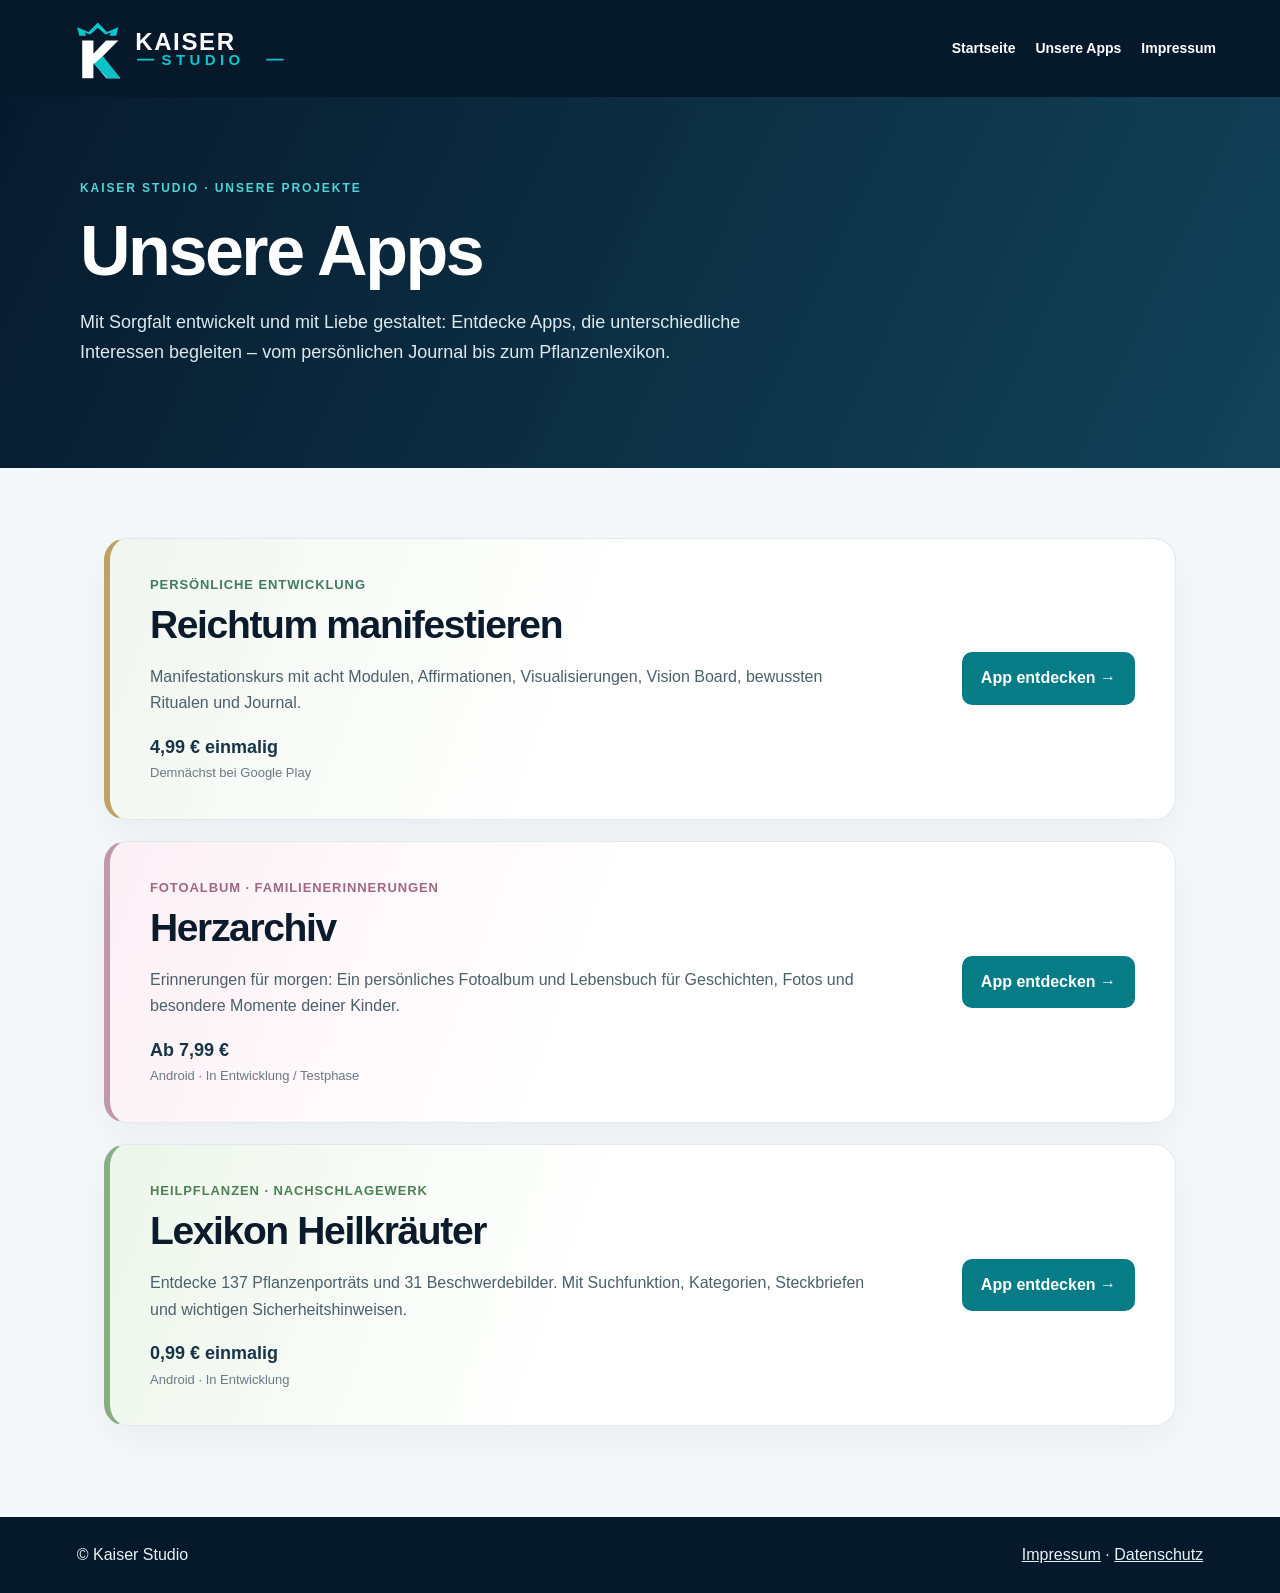
==== apps.html @ 0da9b01b "Kaiser Studio Branding und Homepage-Relaunch" ====
<!doctype html>
<html lang="de"><head><meta charset="utf-8"><meta name="viewport" content="width=device-width,initial-scale=1">
<meta name="description" content="Alle Apps von Kaiser Studio: Reichtum manifestieren, Herzarchiv und Lexikon Heilkräuter.">
<title>Unsere Apps | Kaiser Studio</title>
<style>
:root{--navy:#06192b;--teal:#0cc5cb;--ink:#0b1b2b}*{box-sizing:border-box}body{margin:0;background:#f5f8fa;color:var(--ink);font-family:Segoe UI,Arial,sans-serif;line-height:1.65}
header{background:var(--navy);padding:16px max(5%,20px);display:flex;align-items:center;justify-content:space-between;gap:20px;flex-wrap:wrap}
.studio-brand{display:inline-flex;line-height:0}.studio-brand img{width:clamp(185px,22vw,245px);height:auto;display:block}nav{display:flex;gap:20px;flex-wrap:wrap}nav a{font-size:14px;color:#fff;text-decoration:none;font-weight:650}nav a:hover{text-decoration:underline}
.top{background:linear-gradient(115deg,#071a2d,#124359);color:#fff;padding:82px max(6%,24px)}.top-inner{max-width:1120px;margin:auto}.eyebrow{font-size:12px;text-transform:uppercase;letter-spacing:.16em;font-weight:800;color:#4dd5d8}.top h1{font-size:clamp(42px,6vw,70px);letter-spacing:-.035em;line-height:1.1;margin:14px 0}.top p{max-width:700px;color:#dceaf0;font-size:18px}
main{max-width:1120px;margin:0 auto;padding:70px 24px}.card{display:grid;grid-template-columns:minmax(0,1fr) auto;align-items:center;gap:28px;padding:35px 40px;margin-bottom:21px;background:white;border:1px solid #e1e9ed;border-radius:22px;box-shadow:0 14px 35px #071d2a0b}
.card h2{font-size:clamp(27px,3.2vw,39px);letter-spacing:-.035em;line-height:1.15;margin:8px 0 13px}.card p{max-width:720px;color:#4b606a}.card .meta{font-size:13px;font-weight:800;letter-spacing:.07em;text-transform:uppercase}.card .price{font-size:18px;font-weight:850;color:#183547}.card .status{color:#6b7985;font-size:13px}.card.wealth{border-left:6px solid #bda263;background:linear-gradient(110deg,#f1f6ef,#fff 45%)}.wealth .meta{color:#417b62}.card.heart{border-left:6px solid #bf98ac;background:linear-gradient(110deg,#fcf0f5,#fff 45%)}.heart .meta{color:#a36785}.card.herb{border-left:6px solid #88ac84;background:linear-gradient(110deg,#edf6eb,#fff 45%)}.herb .meta{color:#4e8055}
.button{display:inline-flex;justify-content:center;align-items:center;white-space:nowrap;background:#067c87;color:white;border-radius:10px;padding:13px 19px;font-weight:750;text-decoration:none}.button:hover{background:#065d69}
footer{background:var(--navy);color:#e9f3f7;padding:25px 6%;display:flex;justify-content:space-between;gap:16px;flex-wrap:wrap}footer a{color:inherit}
@media(max-width:700px){.top{padding:60px 22px}main{padding:42px 20px}.card{grid-template-columns:1fr;padding:27px 24px}.button{justify-self:start}}
@media(max-width:550px){header{padding:14px 5%;gap:12px}.studio-brand img{width:195px}nav{gap:12px}nav a{font-size:13px}}
</style></head><body>
<header><a class="studio-brand" href="index.html" aria-label="Kaiser Studio – Startseite"><img src="assets/kaiser-studio-logo.svg" alt="Kaiser Studio" width="245" height="66"></a><nav aria-label="Hauptnavigation"><a href="index.html">Startseite</a><a href="apps.html">Unsere Apps</a><a href="impressum.html">Impressum</a></nav></header>
<section class="top"><div class="top-inner"><div class="eyebrow">Kaiser Studio · Unsere Projekte</div><h1>Unsere Apps</h1><p>Mit Sorgfalt entwickelt und mit Liebe gestaltet: Entdecke Apps, die unterschiedliche Interessen begleiten – vom persönlichen Journal bis zum Pflanzenlexikon.</p></div></section>
<main>
<article class="card wealth"><div><div class="meta">Persönliche Entwicklung</div><h2>Reichtum manifestieren</h2><p>Manifestationskurs mit acht Modulen, Affirmationen, Visualisierungen, Vision Board, bewussten Ritualen und Journal.</p><div class="price">4,99 € einmalig</div><div class="status">Demnächst bei Google Play</div></div><a class="button" href="reichtum-manifestieren.html">App entdecken →</a></article>
<article class="card heart"><div><div class="meta">Fotoalbum · Familienerinnerungen</div><h2>Herzarchiv</h2><p>Erinnerungen für morgen: Ein persönliches Fotoalbum und Lebensbuch für Geschichten, Fotos und besondere Momente deiner Kinder.</p><div class="price">Ab 7,99 €</div><div class="status">Android · In Entwicklung / Testphase</div></div><a class="button" href="herzarchiv.html">App entdecken →</a></article>
<article class="card herb"><div><div class="meta">Heilpflanzen · Nachschlagewerk</div><h2>Lexikon Heilkräuter</h2><p>Entdecke 137 Pflanzenporträts und 31 Beschwerdebilder. Mit Suchfunktion, Kategorien, Steckbriefen und wichtigen Sicherheitshinweisen.</p><div class="price">0,99 € einmalig</div><div class="status">Android · In Entwicklung</div></div><a class="button" href="heilkraeuter.html">App entdecken →</a></article>
</main><footer><span>© Kaiser Studio</span><span><a href="impressum.html">Impressum</a> · <a href="datenschutz.html">Datenschutz</a></span></footer>
</body></html>
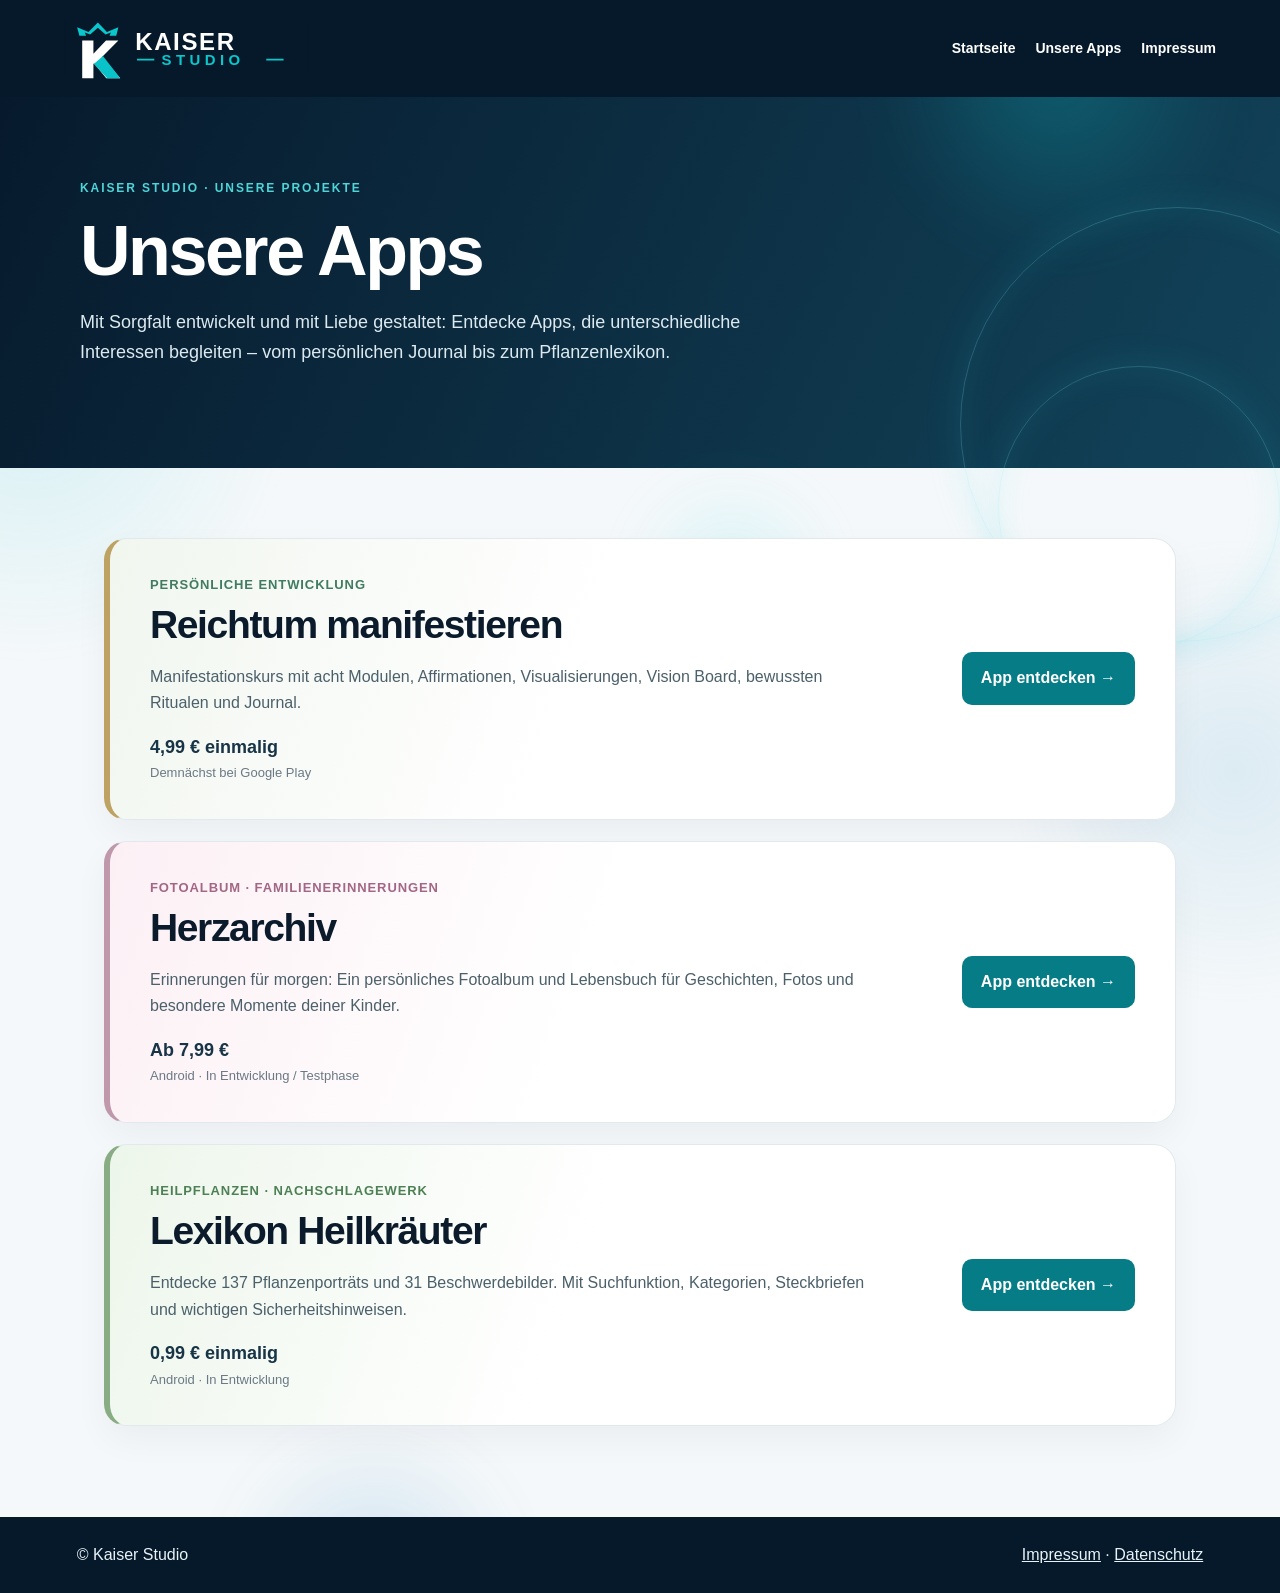
==== commit 48a2032d: "Gemeinsames Animationssystem auf allen Kaiser Studio Seiten" ====
--- a/apps.html
+++ b/apps.html
@@ -13,7 +13,7 @@
 footer{background:var(--navy);color:#e9f3f7;padding:25px 6%;display:flex;justify-content:space-between;gap:16px;flex-wrap:wrap}footer a{color:inherit}
 @media(max-width:700px){.top{padding:60px 22px}main{padding:42px 20px}.card{grid-template-columns:1fr;padding:27px 24px}.button{justify-self:start}}
 @media(max-width:550px){header{padding:14px 5%;gap:12px}.studio-brand img{width:195px}nav{gap:12px}nav a{font-size:13px}}
-</style></head><body>
+</style><link rel="stylesheet" href="assets/kaiser-studio-effects.css"></head><body>
 <header><a class="studio-brand" href="index.html" aria-label="Kaiser Studio – Startseite"><img src="assets/kaiser-studio-logo.svg" alt="Kaiser Studio" width="245" height="66"></a><nav aria-label="Hauptnavigation"><a href="index.html">Startseite</a><a href="apps.html">Unsere Apps</a><a href="impressum.html">Impressum</a></nav></header>
 <section class="top"><div class="top-inner"><div class="eyebrow">Kaiser Studio · Unsere Projekte</div><h1>Unsere Apps</h1><p>Mit Sorgfalt entwickelt und mit Liebe gestaltet: Entdecke Apps, die unterschiedliche Interessen begleiten – vom persönlichen Journal bis zum Pflanzenlexikon.</p></div></section>
 <main>
@@ -21,4 +21,4 @@
 <article class="card heart"><div><div class="meta">Fotoalbum · Familienerinnerungen</div><h2>Herzarchiv</h2><p>Erinnerungen für morgen: Ein persönliches Fotoalbum und Lebensbuch für Geschichten, Fotos und besondere Momente deiner Kinder.</p><div class="price">Ab 7,99 €</div><div class="status">Android · In Entwicklung / Testphase</div></div><a class="button" href="herzarchiv.html">App entdecken →</a></article>
 <article class="card herb"><div><div class="meta">Heilpflanzen · Nachschlagewerk</div><h2>Lexikon Heilkräuter</h2><p>Entdecke 137 Pflanzenporträts und 31 Beschwerdebilder. Mit Suchfunktion, Kategorien, Steckbriefen und wichtigen Sicherheitshinweisen.</p><div class="price">0,99 € einmalig</div><div class="status">Android · In Entwicklung</div></div><a class="button" href="heilkraeuter.html">App entdecken →</a></article>
 </main><footer><span>© Kaiser Studio</span><span><a href="impressum.html">Impressum</a> · <a href="datenschutz.html">Datenschutz</a></span></footer>
-</body></html>+<script defer src="assets/kaiser-studio-effects.js"></script></body></html>
--- a/assets/kaiser-studio-effects.css
+++ b/assets/kaiser-studio-effects.css
@@ -0,0 +1,45 @@
+/* Kaiser Studio – gemeinsame Animationen für bestehende und künftige Seiten.
+   Neue HTML-Seiten: dieses Stylesheet und kaizer? Nein: kaiser-studio-effects.js einbinden. */
+:root{--ks-cyan:rgba(15,202,211,.38);--ks-aqua:rgba(60,226,234,.27);--ks-blue:rgba(22,123,190,.26)}
+body{position:relative;isolation:isolate}
+body::before,body::after{content:"";position:fixed;pointer-events:none;z-index:-1;border-radius:50%;will-change:transform}
+body::before{width:43vmax;height:43vmax;min-width:320px;min-height:320px;left:-19vmax;top:14vh;background:radial-gradient(circle,rgba(13,191,201,.12),transparent 68%);animation:ks-ambient-a 19s ease-in-out infinite alternate}
+body::after{width:37vmax;height:37vmax;min-width:260px;min-height:260px;right:-15vmax;bottom:-12vh;background:radial-gradient(circle,rgba(43,147,196,.12),transparent 70%);animation:ks-ambient-b 23s ease-in-out infinite alternate}
+header,main,footer{position:relative;z-index:1}
+header{transition:box-shadow .45s ease}
+header:hover{box-shadow:0 8px 33px rgba(7,103,130,.19)}
+.studio-brand img{transition:filter .35s ease,transform .35s ease;transform-origin:left center}
+.studio-brand:hover img{filter:drop-shadow(0 0 10px rgba(45,224,230,.46));transform:translateY(-1px)}
+/* Die Lichtwelt wird im Hero als rein dekorative Ebene ergänzt. */
+.ks-hero-atmosphere{position:absolute;inset:0;overflow:hidden;pointer-events:none;z-index:0;isolation:isolate}
+.ks-hero-atmosphere .ks-orb{position:absolute;border-radius:50%;filter:blur(33px);background:radial-gradient(circle,var(--ks-cyan),transparent 67%);opacity:.72;animation:ks-orbit 12s ease-in-out infinite alternate}
+.ks-hero-atmosphere .ks-orb:nth-child(1){width:370px;height:370px;top:-110px;right:3%}
+.ks-hero-atmosphere .ks-orb:nth-child(2){width:310px;height:310px;bottom:-140px;left:17%;animation-delay:-6s;animation-duration:16s;background:radial-gradient(circle,var(--ks-blue),transparent 69%)}
+.ks-hero-atmosphere .ks-orb:nth-child(3){width:200px;height:200px;top:30%;right:35%;animation-delay:-10s;background:radial-gradient(circle,var(--ks-aqua),transparent 71%)}
+.ks-hero-atmosphere .ks-arc{position:absolute;width:clamp(190px,34vw,480px);aspect-ratio:1;border-radius:50%;border:1px solid rgba(120,232,240,.23);box-shadow:0 0 38px rgba(42,206,221,.12),inset 0 0 35px rgba(42,206,221,.09);right:-9%;top:13%;animation:ks-pulse 7s ease-in-out infinite}
+.ks-hero-atmosphere .ks-arc:nth-of-type(5){width:clamp(120px,22vw,315px);right:0;top:23%;animation-delay:-3s}
+.ks-hero-atmosphere .ks-spark{position:absolute;bottom:-10px;width:4px;height:4px;border-radius:50%;background:#b6f7ff;box-shadow:0 0 14px 3px rgba(50,218,233,.44);opacity:0;animation:ks-rise 12s linear infinite}
+.ks-hero-atmosphere .ks-spark:nth-last-child(1){left:17%;animation-delay:-2s}
+.ks-hero-atmosphere .ks-spark:nth-last-child(2){left:42%;animation-delay:-8s;animation-duration:16s}
+.ks-hero-atmosphere .ks-spark:nth-last-child(3){left:69%;animation-delay:-5s;animation-duration:14s}
+.ks-hero-atmosphere .ks-spark:nth-last-child(4){left:89%;animation-delay:-11s;animation-duration:17s}
+.hero,.top{isolation:isolate}
+.hero > :not(.ks-hero-atmosphere):not(.hero-lights),.top > :not(.ks-hero-atmosphere){position:relative;z-index:1}
+/* Individuelle Farbwelten der App-Unterseiten bleiben erhalten. */
+body.ks-page-wealth{--ks-cyan:rgba(229,192,105,.31);--ks-aqua:rgba(118,201,145,.24);--ks-blue:rgba(197,157,75,.17)}
+body.ks-page-heart{--ks-cyan:rgba(235,153,185,.30);--ks-aqua:rgba(192,168,236,.23);--ks-blue:rgba(225,178,206,.18)}
+body.ks-page-herbs{--ks-cyan:rgba(116,183,122,.31);--ks-aqua:rgba(201,223,133,.21);--ks-blue:rgba(77,151,118,.16)}
+/* Inhalte beim Scrollen leicht hervorheben – kein dauerhaftes Verstecken. */
+.ks-reveal{transition:opacity .85s ease,transform .85s cubic-bezier(.2,.8,.25,1),filter .85s ease}
+.ks-reveal.ks-pending{opacity:.45;transform:translateY(23px);filter:blur(2px)}
+.ks-reveal.ks-visible{opacity:1;transform:translateY(0);filter:blur(0)}
+/* Interaktive Flächen: leichte Bewegung, keine Layoutsprünge. */
+.app,.card,.feature,.features>div,.btn,.button,.pill{transition:transform .28s ease,box-shadow .28s ease,filter .28s ease,border-color .28s ease}
+@media(hover:hover) and (pointer:fine){.app:hover,.card:hover,.feature:hover,.features>div:hover{transform:translateY(-5px);box-shadow:0 20px 46px rgba(5,36,52,.13)}.btn:hover,.button:hover{transform:translateY(-3px);filter:brightness(1.06)}}
+@keyframes ks-ambient-a{from{transform:translate3d(-4vw,-2vh,0) scale(.94)}to{transform:translate3d(12vw,9vh,0) scale(1.15)}}
+@keyframes ks-ambient-b{from{transform:translate3d(5vw,3vh,0) scale(.95)}to{transform:translate3d(-12vw,-10vh,0) scale(1.12)}}
+@keyframes ks-orbit{from{transform:translate3d(-30px,10px,0) scale(.91)}to{transform:translate3d(46px,-27px,0) scale(1.17)}}
+@keyframes ks-pulse{0%,100%{transform:scale(.94);opacity:.24}50%{transform:scale(1.09);opacity:.87}}
+@keyframes ks-rise{0%{transform:translate3d(0,0,0);opacity:0}17%{opacity:.7}80%{opacity:.35}100%{transform:translate3d(50px,-320px,0);opacity:0}}
+@media(max-width:700px){.ks-hero-atmosphere .ks-arc{right:-32%}.ks-hero-atmosphere .ks-orb{filter:blur(40px)}}
+@media(prefers-reduced-motion:reduce){body::before,body::after,.ks-hero-atmosphere *{animation:none!important}.ks-reveal{opacity:1!important;filter:none!important;transform:none!important;transition:none!important}.app,.card,.feature,.btn,.button,.pill,.studio-brand img{transition:none!important}}
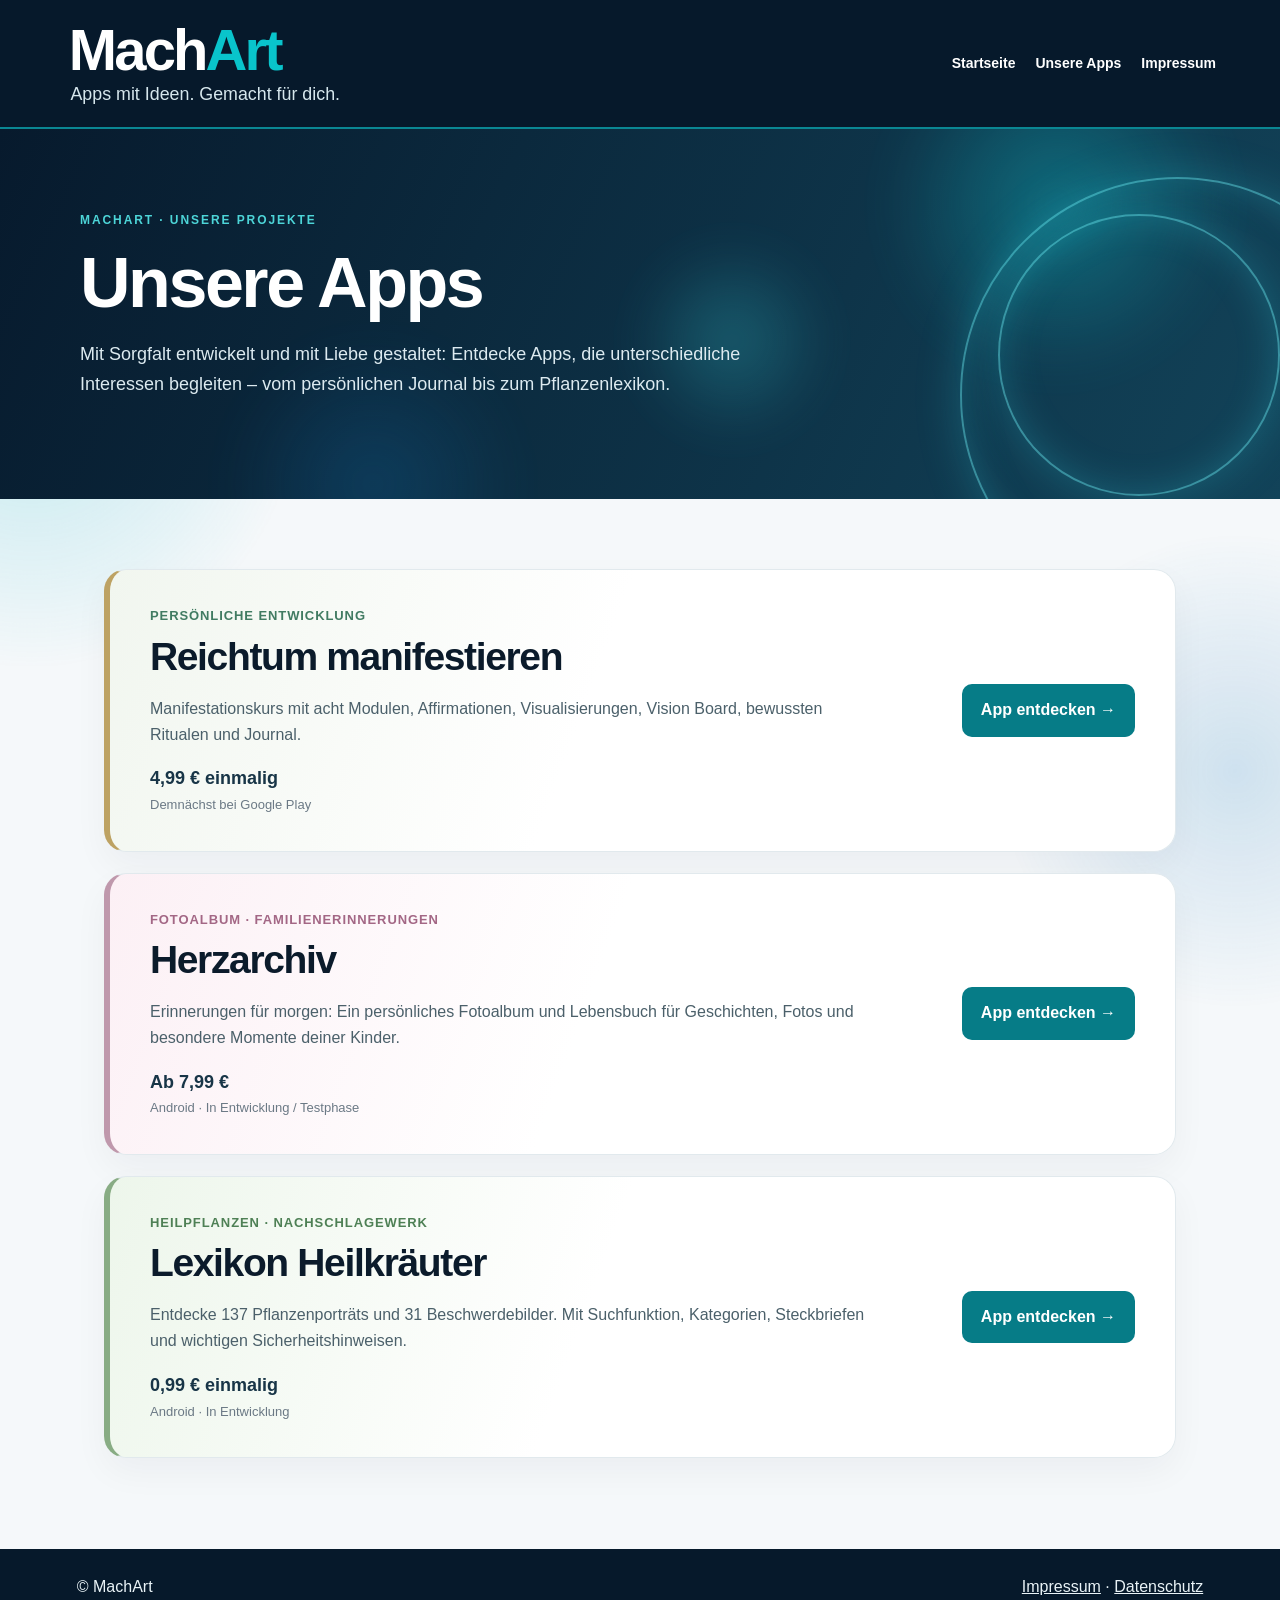
==== commit ba8ee686: "MachArt Markenauftritt und animierte App Karten auf allen Seiten" ====
--- a/apps.html
+++ b/apps.html
@@ -1,7 +1,7 @@
 <!doctype html>
 <html lang="de"><head><meta charset="utf-8"><meta name="viewport" content="width=device-width,initial-scale=1">
-<meta name="description" content="Alle Apps von Kaiser Studio: Reichtum manifestieren, Herzarchiv und Lexikon Heilkräuter.">
-<title>Unsere Apps | Kaiser Studio</title>
+<meta name="description" content="Alle Apps von MachArt: Reichtum manifestieren, Herzarchiv und Lexikon Heilkräuter.">
+<title>Unsere Apps | MachArt</title>
 <style>
 :root{--navy:#06192b;--teal:#0cc5cb;--ink:#0b1b2b}*{box-sizing:border-box}body{margin:0;background:#f5f8fa;color:var(--ink);font-family:Segoe UI,Arial,sans-serif;line-height:1.65}
 header{background:var(--navy);padding:16px max(5%,20px);display:flex;align-items:center;justify-content:space-between;gap:20px;flex-wrap:wrap}
@@ -13,12 +13,12 @@
 footer{background:var(--navy);color:#e9f3f7;padding:25px 6%;display:flex;justify-content:space-between;gap:16px;flex-wrap:wrap}footer a{color:inherit}
 @media(max-width:700px){.top{padding:60px 22px}main{padding:42px 20px}.card{grid-template-columns:1fr;padding:27px 24px}.button{justify-self:start}}
 @media(max-width:550px){header{padding:14px 5%;gap:12px}.studio-brand img{width:195px}nav{gap:12px}nav a{font-size:13px}}
-</style><link rel="stylesheet" href="assets/kaiser-studio-effects.css"></head><body>
-<header><a class="studio-brand" href="index.html" aria-label="Kaiser Studio – Startseite"><img src="assets/kaiser-studio-logo.svg" alt="Kaiser Studio" width="245" height="66"></a><nav aria-label="Hauptnavigation"><a href="index.html">Startseite</a><a href="apps.html">Unsere Apps</a><a href="impressum.html">Impressum</a></nav></header>
-<section class="top"><div class="top-inner"><div class="eyebrow">Kaiser Studio · Unsere Projekte</div><h1>Unsere Apps</h1><p>Mit Sorgfalt entwickelt und mit Liebe gestaltet: Entdecke Apps, die unterschiedliche Interessen begleiten – vom persönlichen Journal bis zum Pflanzenlexikon.</p></div></section>
+</style><link rel="stylesheet" href="assets/kaiser-studio-effects.css"><link rel="stylesheet" href="assets/machart-interactions.css"></head><body>
+<header><a class="studio-brand" href="index.html" aria-label="MachArt – Startseite"><img src="assets/machart-wortmarke.svg" alt="MachArt" width="245" height="66"></a><nav aria-label="Hauptnavigation"><a href="index.html">Startseite</a><a href="apps.html">Unsere Apps</a><a href="impressum.html">Impressum</a></nav></header>
+<section class="top"><div class="top-inner"><div class="eyebrow">MachArt · Unsere Projekte</div><h1>Unsere Apps</h1><p>Mit Sorgfalt entwickelt und mit Liebe gestaltet: Entdecke Apps, die unterschiedliche Interessen begleiten – vom persönlichen Journal bis zum Pflanzenlexikon.</p></div></section>
 <main>
 <article class="card wealth"><div><div class="meta">Persönliche Entwicklung</div><h2>Reichtum manifestieren</h2><p>Manifestationskurs mit acht Modulen, Affirmationen, Visualisierungen, Vision Board, bewussten Ritualen und Journal.</p><div class="price">4,99 € einmalig</div><div class="status">Demnächst bei Google Play</div></div><a class="button" href="reichtum-manifestieren.html">App entdecken →</a></article>
 <article class="card heart"><div><div class="meta">Fotoalbum · Familienerinnerungen</div><h2>Herzarchiv</h2><p>Erinnerungen für morgen: Ein persönliches Fotoalbum und Lebensbuch für Geschichten, Fotos und besondere Momente deiner Kinder.</p><div class="price">Ab 7,99 €</div><div class="status">Android · In Entwicklung / Testphase</div></div><a class="button" href="herzarchiv.html">App entdecken →</a></article>
 <article class="card herb"><div><div class="meta">Heilpflanzen · Nachschlagewerk</div><h2>Lexikon Heilkräuter</h2><p>Entdecke 137 Pflanzenporträts und 31 Beschwerdebilder. Mit Suchfunktion, Kategorien, Steckbriefen und wichtigen Sicherheitshinweisen.</p><div class="price">0,99 € einmalig</div><div class="status">Android · In Entwicklung</div></div><a class="button" href="heilkraeuter.html">App entdecken →</a></article>
-</main><footer><span>© Kaiser Studio</span><span><a href="impressum.html">Impressum</a> · <a href="datenschutz.html">Datenschutz</a></span></footer>
-<script defer src="assets/kaiser-studio-effects.js"></script></body></html>+</main><footer><span>© MachArt</span><span><a href="impressum.html">Impressum</a> · <a href="datenschutz.html">Datenschutz</a></span></footer>
+<script defer src="assets/kaiser-studio-effects.js"></script><script defer src="assets/machart-interactions.js"></script></body></html>
--- a/assets/kaiser-studio-effects.css
+++ b/assets/kaiser-studio-effects.css
@@ -18,7 +18,7 @@
 .ks-hero-atmosphere .ks-orb:nth-child(3){width:200px;height:200px;top:30%;right:35%;animation-delay:-10s;background:radial-gradient(circle,var(--ks-aqua),transparent 71%)}
 .ks-hero-atmosphere .ks-arc{position:absolute;width:clamp(190px,34vw,480px);aspect-ratio:1;border-radius:50%;border:1px solid rgba(120,232,240,.23);box-shadow:0 0 38px rgba(42,206,221,.12),inset 0 0 35px rgba(42,206,221,.09);right:-9%;top:13%;animation:ks-pulse 7s ease-in-out infinite}
 .ks-hero-atmosphere .ks-arc:nth-of-type(5){width:clamp(120px,22vw,315px);right:0;top:23%;animation-delay:-3s}
-.ks-hero-atmosphere .ks-spark{position:absolute;bottom:-10px;width:4px;height:4px;border-radius:50%;background:#b6f7ff;box-shadow:0 0 14px 3px rgba(50,218,233,.44);opacity:0;animation:ks-rise 12s linear infinite}
+.ks-hero-atmosphere .ks-spark{position:absolute;bottom:-10px;width:7px;height:7px;border-radius:50%;background:#c8fbff;box-shadow:0 0 18px 4px rgba(50,218,233,.52);opacity:0;animation:ks-rise 12s linear infinite}
 .ks-hero-atmosphere .ks-spark:nth-last-child(1){left:17%;animation-delay:-2s}
 .ks-hero-atmosphere .ks-spark:nth-last-child(2){left:42%;animation-delay:-8s;animation-duration:16s}
 .ks-hero-atmosphere .ks-spark:nth-last-child(3){left:69%;animation-delay:-5s;animation-duration:14s}
@@ -41,5 +41,159 @@
 @keyframes ks-orbit{from{transform:translate3d(-30px,10px,0) scale(.91)}to{transform:translate3d(46px,-27px,0) scale(1.17)}}
 @keyframes ks-pulse{0%,100%{transform:scale(.94);opacity:.24}50%{transform:scale(1.09);opacity:.87}}
 @keyframes ks-rise{0%{transform:translate3d(0,0,0);opacity:0}17%{opacity:.7}80%{opacity:.35}100%{transform:translate3d(50px,-320px,0);opacity:0}}
-@media(max-width:700px){.ks-hero-atmosphere .ks-arc{right:-32%}.ks-hero-atmosphere .ks-orb{filter:blur(40px)}}
-@media(prefers-reduced-motion:reduce){body::before,body::after,.ks-hero-atmosphere *{animation:none!important}.ks-reveal{opacity:1!important;filter:none!important;transform:none!important;transition:none!important}.app,.card,.feature,.btn,.button,.pill,.studio-brand img{transition:none!important}}
+/* Auf jeder Seite sichtbare aufsteigende Punkte, auch auf Mobilgeräten. */
+.ks-global-particles{position:fixed;inset:0;overflow:hidden;pointer-events:none;z-index:0;isolation:isolate}
+.ks-global-spark{position:absolute;bottom:-20px;display:block;width:7px;height:7px;border-radius:50%;background:#c8fbff;box-shadow:0 0 14px 3px rgba(39,188,204,.42);opacity:0;animation:ks-global-rise linear infinite}
+.ks-global-spark:nth-child(1){left:5%;animation-duration:16s;animation-delay:-1s}
+.ks-global-spark:nth-child(2){left:14%;animation-duration:20s;animation-delay:-11s}
+.ks-global-spark:nth-child(3){left:24%;animation-duration:17s;animation-delay:-7s}
+.ks-global-spark:nth-child(4){left:35%;animation-duration:22s;animation-delay:-17s}
+.ks-global-spark:nth-child(5){left:47%;animation-duration:18s;animation-delay:-4s}
+.ks-global-spark:nth-child(6){left:60%;animation-duration:21s;animation-delay:-14s}
+.ks-global-spark:nth-child(7){left:72%;animation-duration:19s;animation-delay:-9s}
+.ks-global-spark:nth-child(8){left:83%;animation-duration:23s;animation-delay:-19s}
+.ks-global-spark:nth-child(9){left:93%;animation-duration:17s;animation-delay:-13s}
+@keyframes ks-global-rise{0%{transform:translate3d(0,0,0) scale(.75);opacity:0}12%{opacity:.74}78%{opacity:.46}100%{transform:translate3d(30px,-110vh,0) scale(1.06);opacity:0}}
+@media(max-width:700px){.ks-hero-atmosphere .ks-arc{right:-32%}.ks-hero-atmosphere .ks-orb{filter:blur(40px)}.ks-global-spark{width:7px;height:7px;box-shadow:0 0 14px 3px rgba(39,188,204,.42)}}
+@media(prefers-reduced-motion:reduce){body::before,body::after,.ks-hero-atmosphere *,.ks-global-spark{animation:none!important}.ks-global-particles{display:none!important}.ks-reveal{opacity:1!important;filter:none!important;transform:none!important;transition:none!important}.app,.card,.feature,.btn,.button,.pill,.studio-brand img{transition:none!important}}
+
+/* Kaiser Studio: sichtbarere Lichtwelt auf allen Seiten, Version 2 */
+.ks-global-particles{z-index:20;pointer-events:none;overflow:hidden}
+.ks-global-spark{width:9px;height:9px;background:#bcfbff;box-shadow:0 0 12px 3px rgba(32,188,224,.64),0 0 28px 7px rgba(64,205,229,.24);animation-duration:13s;animation-timing-function:linear}
+.ks-global-spark:nth-child(3n){width:6px;height:6px;box-shadow:0 0 12px 3px rgba(27,171,216,.65)}
+.ks-global-spark:nth-child(4n){width:11px;height:11px;box-shadow:0 0 20px 5px rgba(32,188,224,.53)}
+.ks-global-spark:nth-child(10){left:10%;animation-duration:14s;animation-delay:-10s}
+.ks-global-spark:nth-child(11){left:19%;animation-duration:17s;animation-delay:-3s}
+.ks-global-spark:nth-child(12){left:31%;animation-duration:15s;animation-delay:-12s}
+.ks-global-spark:nth-child(13){left:53%;animation-duration:19s;animation-delay:-7s}
+.ks-global-spark:nth-child(14){left:67%;animation-duration:13s;animation-delay:-6s}
+.ks-global-spark:nth-child(15){left:79%;animation-duration:18s;animation-delay:-15s}
+.ks-global-spark:nth-child(16){left:97%;animation-duration:16s;animation-delay:-5s}
+@keyframes ks-global-rise{0%{transform:translate3d(0,0,0) scale(.7);opacity:0}10%{opacity:.92}74%{opacity:.75}100%{transform:translate3d(65px,-115vh,0) scale(1.15);opacity:0}}
+.ks-hero-atmosphere .ks-orb{opacity:.95;filter:blur(24px);animation-duration:9s}
+.ks-hero-atmosphere .ks-arc{border-width:2px;border-color:rgba(120,235,242,.42);box-shadow:0 0 46px rgba(42,206,221,.22),inset 0 0 38px rgba(42,206,221,.13);animation-duration:5.5s}
+.ks-hero-atmosphere .ks-spark{width:9px;height:9px;box-shadow:0 0 19px 5px rgba(50,218,233,.68);animation-duration:10s}
+.ks-reveal.ks-pending{opacity:.65;transform:translateY(28px);filter:blur(1px)}
+@media(max-width:700px){.ks-global-spark{width:8px;height:8px}.ks-global-spark:nth-child(4n){width:9px;height:9px}.ks-hero-atmosphere .ks-spark{width:8px;height:8px}}
+@media(prefers-reduced-motion:reduce){.ks-global-particles{display:none!important}.ks-hero-atmosphere *{animation:none!important}}
+
+/* Farbwelten: an die jeweilige App und ihren Hintergrund angepasst.
+   Fuer neue Apps einfach ein eigenes body.ks-page-... Theme definieren. */
+body{
+  --ks-point:#bdfaff;
+  --ks-point-glow:rgba(25,194,219,.68);
+  --ks-point-halo:rgba(18,151,193,.28);
+  --ks-ring:rgba(100,232,241,.48);
+  --ks-ring-glow:rgba(51,209,227,.24);
+  --ks-ambient-1:rgba(25,187,207,.22);
+  --ks-ambient-2:rgba(37,125,190,.18);
+}
+body.ks-page-wealth{
+  --ks-point:#ffdfa1;
+  --ks-point-glow:rgba(236,185,66,.77);
+  --ks-point-halo:rgba(207,145,35,.34);
+  --ks-ring:rgba(243,206,121,.51);
+  --ks-ring-glow:rgba(208,162,64,.24);
+  --ks-ambient-1:rgba(191,156,65,.23);
+  --ks-ambient-2:rgba(41,140,97,.21);
+  --ks-cyan:rgba(245,196,93,.54);
+  --ks-aqua:rgba(140,205,134,.34);
+  --ks-blue:rgba(202,166,80,.38);
+}
+body.ks-page-heart{
+  --ks-point:#ffd8f2;
+  --ks-point-glow:rgba(233,133,196,.78);
+  --ks-point-halo:rgba(182,141,221,.34);
+  --ks-ring:rgba(237,167,212,.52);
+  --ks-ring-glow:rgba(195,148,218,.25);
+  --ks-ambient-1:rgba(227,155,192,.24);
+  --ks-ambient-2:rgba(160,133,213,.19);
+  --ks-cyan:rgba(239,159,203,.54);
+  --ks-aqua:rgba(184,154,238,.37);
+  --ks-blue:rgba(231,180,216,.32);
+}
+body.ks-page-herbs{
+  --ks-point:#d0f7b2;
+  --ks-point-glow:rgba(115,192,100,.77);
+  --ks-point-halo:rgba(71,154,107,.3);
+  --ks-ring:rgba(150,219,139,.55);
+  --ks-ring-glow:rgba(107,184,116,.26);
+  --ks-ambient-1:rgba(117,176,107,.23);
+  --ks-ambient-2:rgba(85,155,113,.20);
+  --ks-cyan:rgba(144,216,130,.51);
+  --ks-aqua:rgba(189,220,118,.36);
+  --ks-blue:rgba(80,165,123,.32);
+}
+body.ks-page-legal{
+  --ks-point-glow:rgba(53,172,183,.40);
+  --ks-point-halo:rgba(44,152,173,.15);
+  --ks-ring:rgba(115,210,223,.24);
+  --ks-ring-glow:rgba(47,164,184,.10);
+  --ks-ambient-1:rgba(36,155,177,.12);
+  --ks-ambient-2:rgba(39,123,179,.09);
+}
+body::before{background:radial-gradient(circle,var(--ks-ambient-1),transparent 69%)}
+body::after{background:radial-gradient(circle,var(--ks-ambient-2),transparent 71%)}
+.ks-global-spark,
+.ks-global-spark:nth-child(3n),
+.ks-global-spark:nth-child(4n){
+  background:var(--ks-point);
+  box-shadow:0 0 12px 3px var(--ks-point-glow),0 0 30px 7px var(--ks-point-halo);
+}
+.ks-hero-atmosphere .ks-arc{
+  border-color:var(--ks-ring);
+  box-shadow:0 0 46px var(--ks-ring-glow),inset 0 0 38px var(--ks-ring-glow);
+}
+.ks-hero-atmosphere .ks-spark{
+  background:var(--ks-point);
+  box-shadow:0 0 18px 5px var(--ks-point-glow);
+}
+/* Auf Produktseiten glimmen die Punkte langsamer als im zentralen Studio. */
+body.ks-page-heart .ks-global-spark{animation-duration:21s}
+body.ks-page-wealth .ks-global-spark{animation-duration:17s}
+body.ks-page-herbs .ks-global-spark{animation-duration:19s}
+body.ks-page-legal .ks-global-spark{opacity:.25;animation-duration:24s}
+@media(prefers-reduced-motion:reduce){.ks-global-particles{display:none!important}}
+
+/* Blasen nur im farbigen Titelbereich; kein globales Schweben über Text und Karten. */
+.ks-global-particles{display:none!important}
+.hero,.top{position:relative;overflow:hidden;isolation:isolate}
+.ks-hero-atmosphere{position:absolute;inset:0;overflow:hidden;z-index:0;pointer-events:none}
+.ks-hero-atmosphere .ks-spark{
+  bottom:-16px;
+  background:var(--ks-point);
+  box-shadow:0 0 12px 3px var(--ks-point-glow),0 0 24px 6px var(--ks-point-halo);
+  animation-name:ks-rise-in-hero;
+  animation-timing-function:linear;
+  animation-iteration-count:infinite;
+  opacity:0;
+}
+@keyframes ks-rise-in-hero{
+  0%{transform:translate3d(0,0,0) scale(.7);opacity:0}
+  12%{opacity:.84}
+  76%{opacity:.62}
+  100%{transform:translate3d(28px,-520px,0) scale(1.13);opacity:0}
+}
+@media(max-width:700px){
+  .ks-hero-atmosphere .ks-spark{box-shadow:0 0 11px 3px var(--ks-point-glow)}
+}
+@media(prefers-reduced-motion:reduce){
+  .ks-hero-atmosphere .ks-spark{animation:none!important;opacity:0!important}
+}
+
+/* Ebene 0: Lichtblasen. Ebene 2: Texte, Buttons und App-Bilder. */
+.hero,.top{isolation:isolate;position:relative}
+.hero > .ks-hero-atmosphere,.top > .ks-hero-atmosphere{z-index:0!important}
+.hero > .hero-lights{z-index:0!important}
+.hero > .hero-inner,.hero > div:not(.ks-hero-atmosphere):not(.hero-lights),
+.hero > section:not(.ks-hero-atmosphere),
+.top > .top-inner,.top > div:not(.ks-hero-atmosphere){
+  position:relative;
+  z-index:2!important;
+}
+.hero .hero-icon,.hero .hero-img,.hero .pill,.hero h1,.hero p,.hero .lead{
+  position:relative;
+  z-index:2;
+}
+header{position:relative;z-index:5}
+header .studio-brand,header .studio-brand img{position:relative;z-index:6}
--- a/assets/machart-interactions.css
+++ b/assets/machart-interactions.css
@@ -0,0 +1,59 @@
+/* Einheitliche MachArt-Wortmarke und App-Kartenanimationen */
+:root{--machart-navy:#06192b;--machart-teal:#09c4cb}
+header .studio-brand img,.studio-brand img{width:clamp(230px,25vw,308px);max-width:100%;height:auto}
+header .studio-brand{line-height:0}
+header{border-bottom:2px solid #0a8793!important}
+header nav a:hover,header nav a:focus-visible{color:#66e3df!important}
+.studio-brand:focus-visible{outline:2px solid #63e2db;outline-offset:5px;border-radius:3px}
+@media(max-width:550px){header .studio-brand img,.studio-brand img{width:min(70vw,255px)}}
+
+/* Nur Karten mit App-Angeboten oder Funktionsbeschreibungen, keine Bildergalerie */
+.apps .app,main>.card,.cards>.card,.features>.feature,.featuregrid>.feature{
+  --machart-x:50%;--machart-y:50%;
+  position:relative;isolation:isolate;overflow:hidden;
+  transition:transform .35s cubic-bezier(.2,.8,.2,1),box-shadow .35s ease,background .35s ease,border-color .35s ease,color .35s ease;
+}
+.apps .app::before,main>.card::before,.cards>.card::before,.features>.feature::before,.featuregrid>.feature::before{
+  content:"";position:absolute;inset:-1px;z-index:0;pointer-events:none;
+  background:radial-gradient(380px circle at var(--machart-x) var(--machart-y),rgba(61,223,224,.3),rgba(12,117,146,.13) 45%,transparent 78%);
+  opacity:0;transition:opacity .35s ease;
+}
+.apps .app>* ,main>.card>* ,.cards>.card>* ,.features>.feature>* ,.featuregrid>.feature>*{position:relative;z-index:1}
+.apps .app::after,main>.card::after,.cards>.card::after,.features>.feature::after,.featuregrid>.feature::after{
+  content:"";position:absolute;inset:0;border-radius:inherit;z-index:2;pointer-events:none;
+  border:1px solid transparent;box-shadow:inset 0 0 25px transparent;
+  transition:border-color .35s ease,box-shadow .35s ease;
+}
+@media(hover:hover) and (pointer:fine){
+  .apps .app:hover,main>.card:hover,.cards>.card:hover,.features>.feature:hover,.featuregrid>.feature:hover{
+    transform:translateY(-8px);
+    background:linear-gradient(150deg,#0b3048,#06192b 80%);
+    border-color:#23cbd0;
+    box-shadow:0 24px 50px rgba(2,28,46,.24),0 0 0 1px rgba(12,201,203,.2);
+    color:#f3fbfc;
+  }
+  .apps .app:hover::before,main>.card:hover::before,.cards>.card:hover::before,.features>.feature:hover::before,.featuregrid>.feature:hover::before{opacity:1}
+  .apps .app:hover::after,main>.card:hover::after,.cards>.card:hover::after,.features>.feature:hover::after,.featuregrid>.feature:hover::after{
+    border-color:rgba(95,232,226,.5);box-shadow:inset 0 0 24px rgba(0,212,214,.08)
+  }
+  .apps .app:hover :is(h2,h3,p,b,.price,.status,.number,.tag,.meta),
+  main>.card:hover :is(h2,h3,p,b,.price,.status,.number),
+  .cards>.card:hover :is(h2,h3,p,b,.price,.number),
+  .features>.feature:hover :is(h2,h3,p,b),
+  .featuregrid>.feature:hover :is(h2,h3,p,b){color:#effbfc}
+  .apps .app:hover :is(a,.tag),main>.card:hover .meta,
+  .cards>.card:hover .number,.features>.feature:hover b,.featuregrid>.feature:hover b{color:#68e7e2}
+  main>.card:hover .button{background:#0cc8cd;color:#062330}
+  .apps .app:hover a{transform:translateX(3px)}
+}
+.apps .app a{width:fit-content;transition:color .25s ease,transform .25s ease}
+.apps .app:focus-within,main>.card:focus-within,.cards>.card:focus-within,.features>.feature:focus-within,.featuregrid>.feature:focus-within{
+  outline:2px solid #0bbdc2;outline-offset:3px
+}
+@media(hover:none){.apps .app:active,main>.card:active,.cards>.card:active,.features>.feature:active,.featuregrid>.feature:active{border-color:#10bdc5}}
+@media(prefers-reduced-motion:reduce){
+  .apps .app,main>.card,.cards>.card,.features>.feature,.featuregrid>.feature,
+  .apps .app::before,main>.card::before,.cards>.card::before,.features>.feature::before,.featuregrid>.feature::before,
+  .apps .app::after,main>.card::after,.cards>.card::after,.features>.feature::after,.featuregrid>.feature::after{transition:none!important}
+  .apps .app:hover,main>.card:hover,.cards>.card:hover,.features>.feature:hover,.featuregrid>.feature:hover{transform:none!important}
+}
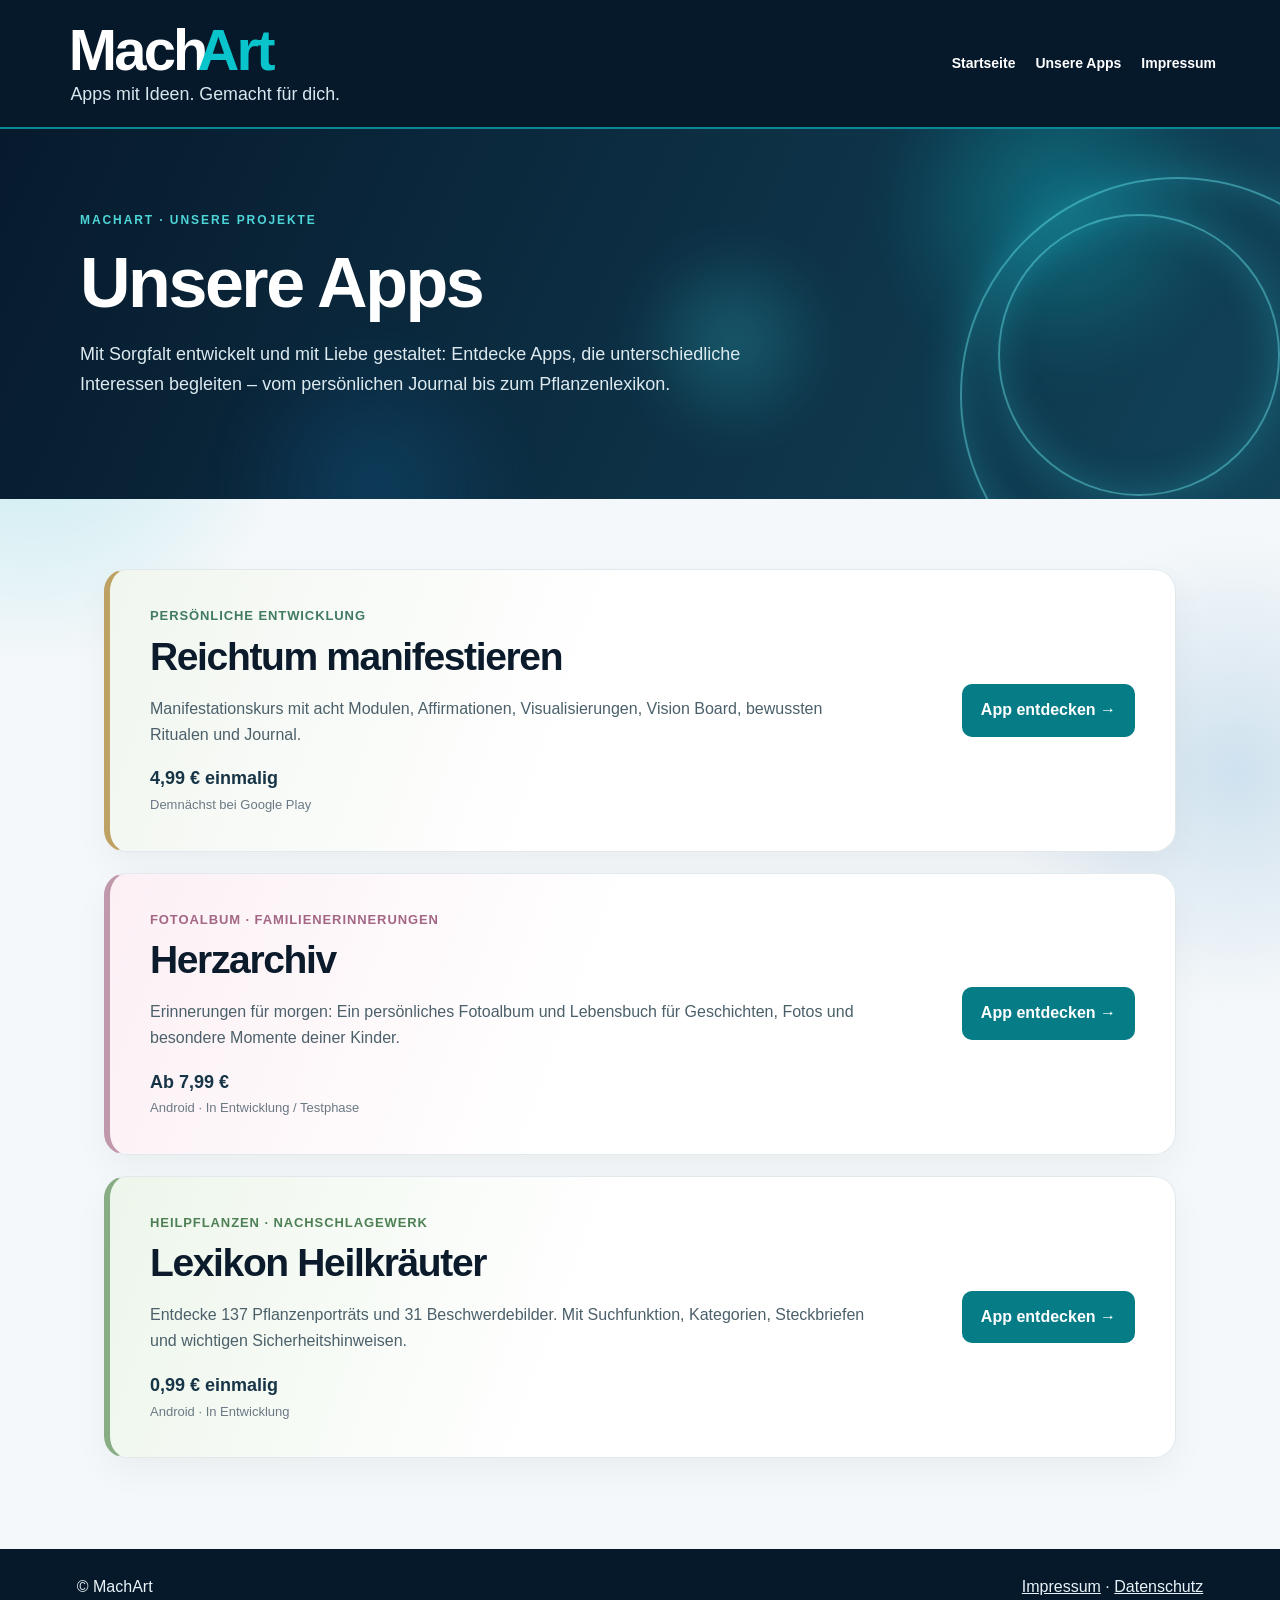
==== commit aa398324: "MachArt Wortmarke optisch ohne Abstand verbinden" ====
--- a/apps.html
+++ b/apps.html
@@ -14,7 +14,7 @@
 @media(max-width:700px){.top{padding:60px 22px}main{padding:42px 20px}.card{grid-template-columns:1fr;padding:27px 24px}.button{justify-self:start}}
 @media(max-width:550px){header{padding:14px 5%;gap:12px}.studio-brand img{width:195px}nav{gap:12px}nav a{font-size:13px}}
 </style><link rel="stylesheet" href="assets/kaiser-studio-effects.css"><link rel="stylesheet" href="assets/machart-interactions.css"></head><body>
-<header><a class="studio-brand" href="index.html" aria-label="MachArt – Startseite"><img src="assets/machart-wortmarke.svg" alt="MachArt" width="245" height="66"></a><nav aria-label="Hauptnavigation"><a href="index.html">Startseite</a><a href="apps.html">Unsere Apps</a><a href="impressum.html">Impressum</a></nav></header>
+<header><a class="studio-brand" href="index.html" aria-label="MachArt – Startseite"><img src="assets/machart-wortmarke.svg?v=2" alt="MachArt" width="245" height="66"></a><nav aria-label="Hauptnavigation"><a href="index.html">Startseite</a><a href="apps.html">Unsere Apps</a><a href="impressum.html">Impressum</a></nav></header>
 <section class="top"><div class="top-inner"><div class="eyebrow">MachArt · Unsere Projekte</div><h1>Unsere Apps</h1><p>Mit Sorgfalt entwickelt und mit Liebe gestaltet: Entdecke Apps, die unterschiedliche Interessen begleiten – vom persönlichen Journal bis zum Pflanzenlexikon.</p></div></section>
 <main>
 <article class="card wealth"><div><div class="meta">Persönliche Entwicklung</div><h2>Reichtum manifestieren</h2><p>Manifestationskurs mit acht Modulen, Affirmationen, Visualisierungen, Vision Board, bewussten Ritualen und Journal.</p><div class="price">4,99 € einmalig</div><div class="status">Demnächst bei Google Play</div></div><a class="button" href="reichtum-manifestieren.html">App entdecken →</a></article>
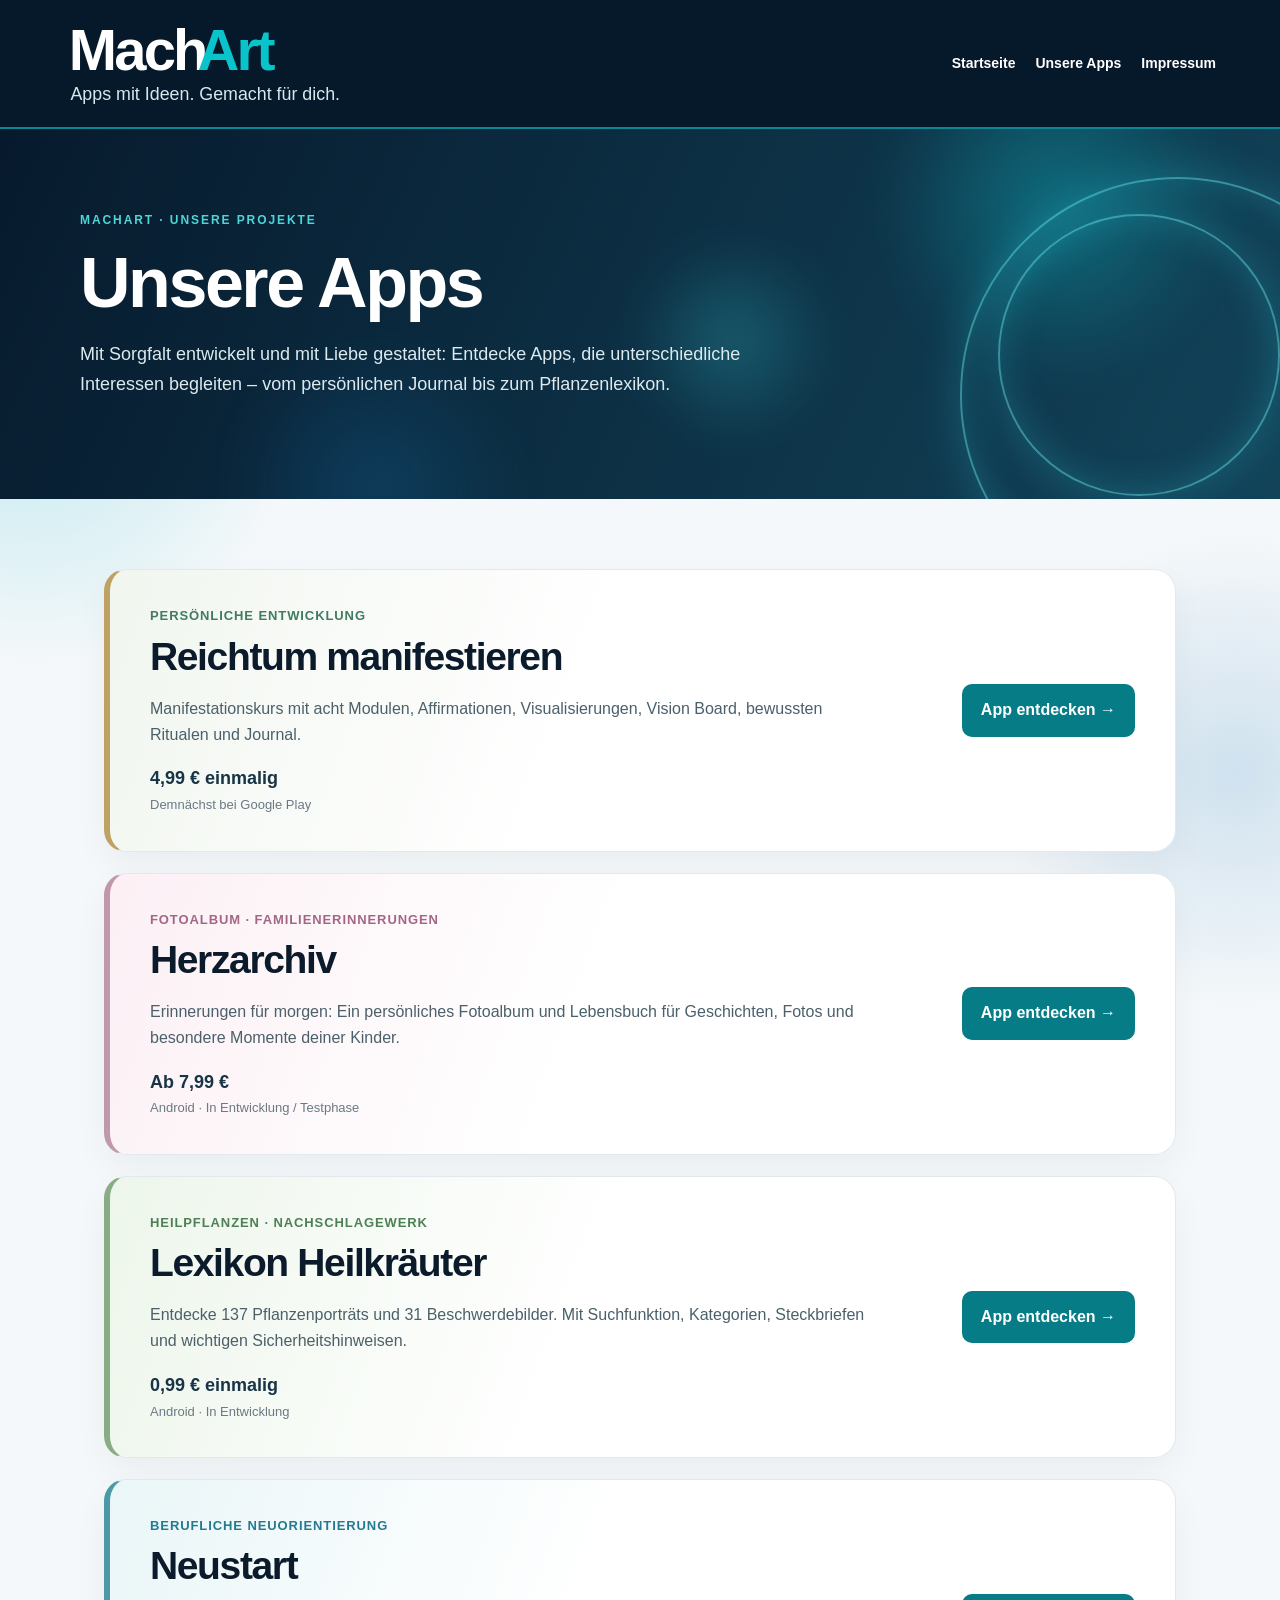
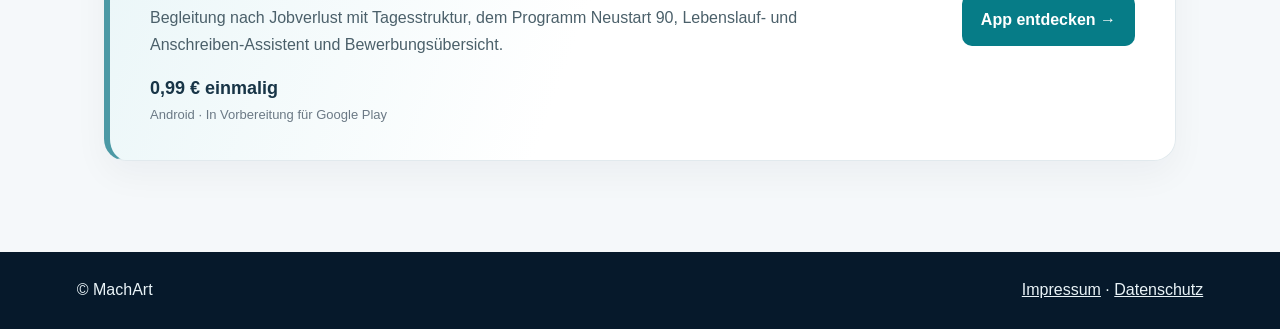
==== commit a8fc943f: "Neustart App mit Original Icon auf MachArt Website ergaenzen" ====
--- a/apps.html
+++ b/apps.html
@@ -8,7 +8,7 @@
 .studio-brand{display:inline-flex;line-height:0}.studio-brand img{width:clamp(185px,22vw,245px);height:auto;display:block}nav{display:flex;gap:20px;flex-wrap:wrap}nav a{font-size:14px;color:#fff;text-decoration:none;font-weight:650}nav a:hover{text-decoration:underline}
 .top{background:linear-gradient(115deg,#071a2d,#124359);color:#fff;padding:82px max(6%,24px)}.top-inner{max-width:1120px;margin:auto}.eyebrow{font-size:12px;text-transform:uppercase;letter-spacing:.16em;font-weight:800;color:#4dd5d8}.top h1{font-size:clamp(42px,6vw,70px);letter-spacing:-.035em;line-height:1.1;margin:14px 0}.top p{max-width:700px;color:#dceaf0;font-size:18px}
 main{max-width:1120px;margin:0 auto;padding:70px 24px}.card{display:grid;grid-template-columns:minmax(0,1fr) auto;align-items:center;gap:28px;padding:35px 40px;margin-bottom:21px;background:white;border:1px solid #e1e9ed;border-radius:22px;box-shadow:0 14px 35px #071d2a0b}
-.card h2{font-size:clamp(27px,3.2vw,39px);letter-spacing:-.035em;line-height:1.15;margin:8px 0 13px}.card p{max-width:720px;color:#4b606a}.card .meta{font-size:13px;font-weight:800;letter-spacing:.07em;text-transform:uppercase}.card .price{font-size:18px;font-weight:850;color:#183547}.card .status{color:#6b7985;font-size:13px}.card.wealth{border-left:6px solid #bda263;background:linear-gradient(110deg,#f1f6ef,#fff 45%)}.wealth .meta{color:#417b62}.card.heart{border-left:6px solid #bf98ac;background:linear-gradient(110deg,#fcf0f5,#fff 45%)}.heart .meta{color:#a36785}.card.herb{border-left:6px solid #88ac84;background:linear-gradient(110deg,#edf6eb,#fff 45%)}.herb .meta{color:#4e8055}
+.card h2{font-size:clamp(27px,3.2vw,39px);letter-spacing:-.035em;line-height:1.15;margin:8px 0 13px}.card p{max-width:720px;color:#4b606a}.card .meta{font-size:13px;font-weight:800;letter-spacing:.07em;text-transform:uppercase}.card .price{font-size:18px;font-weight:850;color:#183547}.card .status{color:#6b7985;font-size:13px}.card.wealth{border-left:6px solid #bda263;background:linear-gradient(110deg,#f1f6ef,#fff 45%)}.wealth .meta{color:#417b62}.card.heart{border-left:6px solid #bf98ac;background:linear-gradient(110deg,#fcf0f5,#fff 45%)}.heart .meta{color:#a36785}.card.herb{border-left:6px solid #88ac84;background:linear-gradient(110deg,#edf6eb,#fff 45%)}.herb .meta{color:#4e8055}.card.restart{border-left:6px solid #4c99a5;background:linear-gradient(110deg,#eaf6f8,#fff 45%)}.restart .meta{color:#247b91}
 .button{display:inline-flex;justify-content:center;align-items:center;white-space:nowrap;background:#067c87;color:white;border-radius:10px;padding:13px 19px;font-weight:750;text-decoration:none}.button:hover{background:#065d69}
 footer{background:var(--navy);color:#e9f3f7;padding:25px 6%;display:flex;justify-content:space-between;gap:16px;flex-wrap:wrap}footer a{color:inherit}
 @media(max-width:700px){.top{padding:60px 22px}main{padding:42px 20px}.card{grid-template-columns:1fr;padding:27px 24px}.button{justify-self:start}}
@@ -20,5 +20,6 @@
 <article class="card wealth"><div><div class="meta">Persönliche Entwicklung</div><h2>Reichtum manifestieren</h2><p>Manifestationskurs mit acht Modulen, Affirmationen, Visualisierungen, Vision Board, bewussten Ritualen und Journal.</p><div class="price">4,99 € einmalig</div><div class="status">Demnächst bei Google Play</div></div><a class="button" href="reichtum-manifestieren.html">App entdecken →</a></article>
 <article class="card heart"><div><div class="meta">Fotoalbum · Familienerinnerungen</div><h2>Herzarchiv</h2><p>Erinnerungen für morgen: Ein persönliches Fotoalbum und Lebensbuch für Geschichten, Fotos und besondere Momente deiner Kinder.</p><div class="price">Ab 7,99 €</div><div class="status">Android · In Entwicklung / Testphase</div></div><a class="button" href="herzarchiv.html">App entdecken →</a></article>
 <article class="card herb"><div><div class="meta">Heilpflanzen · Nachschlagewerk</div><h2>Lexikon Heilkräuter</h2><p>Entdecke 137 Pflanzenporträts und 31 Beschwerdebilder. Mit Suchfunktion, Kategorien, Steckbriefen und wichtigen Sicherheitshinweisen.</p><div class="price">0,99 € einmalig</div><div class="status">Android · In Entwicklung</div></div><a class="button" href="heilkraeuter.html">App entdecken →</a></article>
+<article class="card restart"><div><div class="meta">Berufliche Neuorientierung</div><h2>Neustart</h2><p>Begleitung nach Jobverlust mit Tagesstruktur, dem Programm Neustart 90, Lebenslauf- und Anschreiben-Assistent und Bewerbungsübersicht.</p><div class="price">0,99 € einmalig</div><div class="status">Android · In Vorbereitung für Google Play</div></div><a class="button" href="neustart.html">App entdecken →</a></article>
 </main><footer><span>© MachArt</span><span><a href="impressum.html">Impressum</a> · <a href="datenschutz.html">Datenschutz</a></span></footer>
 <script defer src="assets/kaiser-studio-effects.js"></script><script defer src="assets/machart-interactions.js"></script></body></html>
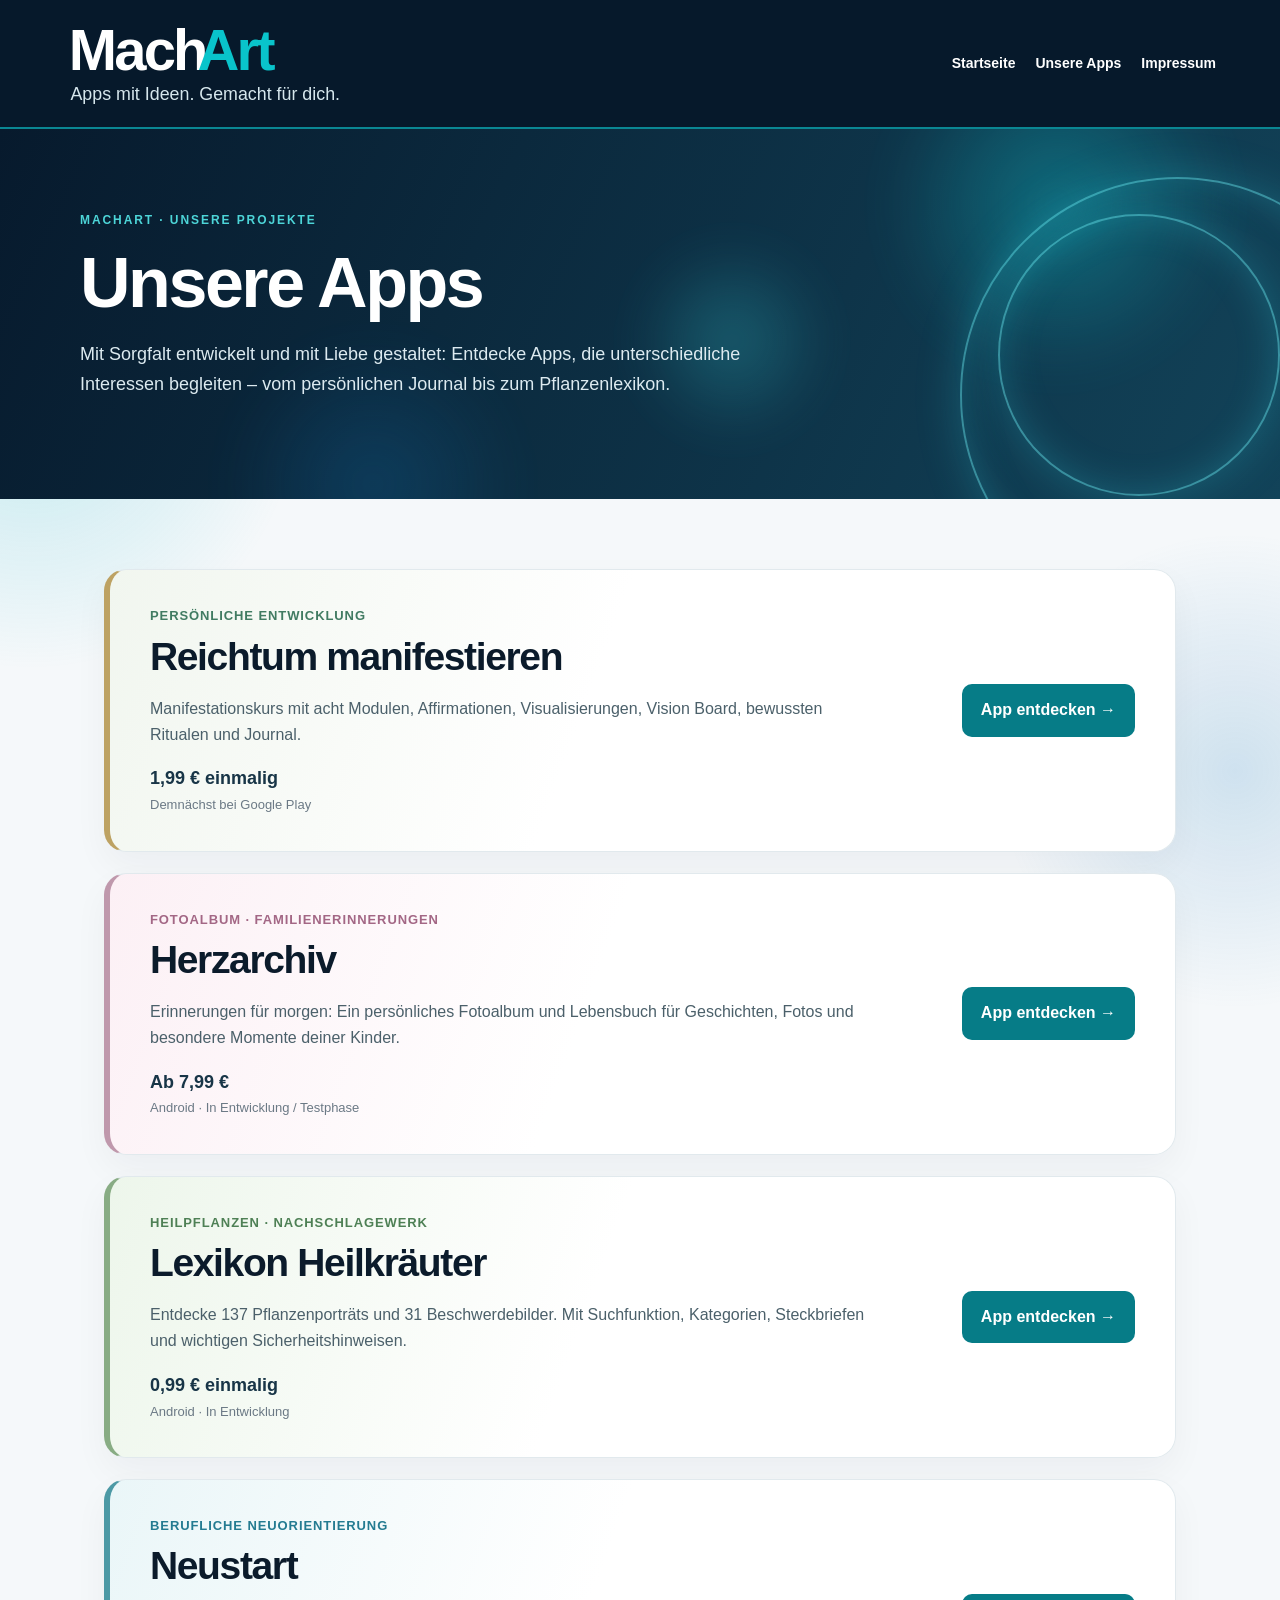
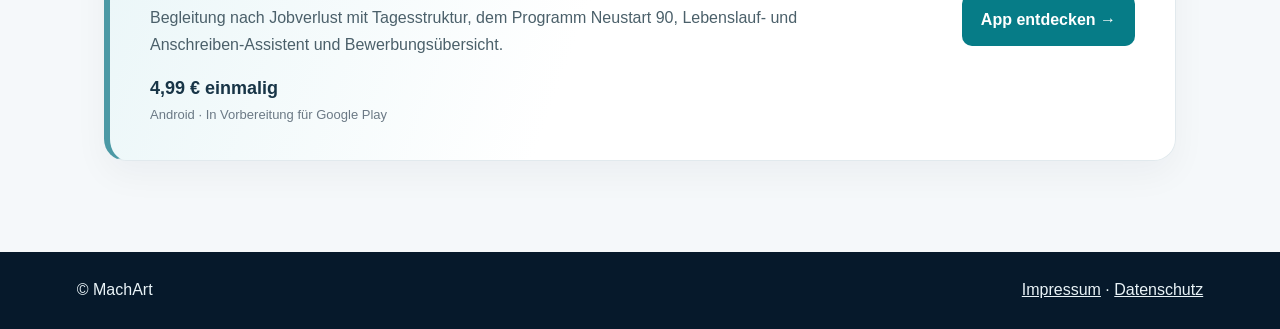
==== commit b645d306: "Preise Reichtum auf 1,99 Euro und Neustart auf 4,99 Euro aktualisieren" ====
--- a/apps.html
+++ b/apps.html
@@ -17,9 +17,9 @@
 <header><a class="studio-brand" href="index.html" aria-label="MachArt – Startseite"><img src="assets/machart-wortmarke.svg?v=2" alt="MachArt" width="245" height="66"></a><nav aria-label="Hauptnavigation"><a href="index.html">Startseite</a><a href="apps.html">Unsere Apps</a><a href="impressum.html">Impressum</a></nav></header>
 <section class="top"><div class="top-inner"><div class="eyebrow">MachArt · Unsere Projekte</div><h1>Unsere Apps</h1><p>Mit Sorgfalt entwickelt und mit Liebe gestaltet: Entdecke Apps, die unterschiedliche Interessen begleiten – vom persönlichen Journal bis zum Pflanzenlexikon.</p></div></section>
 <main>
-<article class="card wealth"><div><div class="meta">Persönliche Entwicklung</div><h2>Reichtum manifestieren</h2><p>Manifestationskurs mit acht Modulen, Affirmationen, Visualisierungen, Vision Board, bewussten Ritualen und Journal.</p><div class="price">4,99 € einmalig</div><div class="status">Demnächst bei Google Play</div></div><a class="button" href="reichtum-manifestieren.html">App entdecken →</a></article>
+<article class="card wealth"><div><div class="meta">Persönliche Entwicklung</div><h2>Reichtum manifestieren</h2><p>Manifestationskurs mit acht Modulen, Affirmationen, Visualisierungen, Vision Board, bewussten Ritualen und Journal.</p><div class="price">1,99 € einmalig</div><div class="status">Demnächst bei Google Play</div></div><a class="button" href="reichtum-manifestieren.html">App entdecken →</a></article>
 <article class="card heart"><div><div class="meta">Fotoalbum · Familienerinnerungen</div><h2>Herzarchiv</h2><p>Erinnerungen für morgen: Ein persönliches Fotoalbum und Lebensbuch für Geschichten, Fotos und besondere Momente deiner Kinder.</p><div class="price">Ab 7,99 €</div><div class="status">Android · In Entwicklung / Testphase</div></div><a class="button" href="herzarchiv.html">App entdecken →</a></article>
 <article class="card herb"><div><div class="meta">Heilpflanzen · Nachschlagewerk</div><h2>Lexikon Heilkräuter</h2><p>Entdecke 137 Pflanzenporträts und 31 Beschwerdebilder. Mit Suchfunktion, Kategorien, Steckbriefen und wichtigen Sicherheitshinweisen.</p><div class="price">0,99 € einmalig</div><div class="status">Android · In Entwicklung</div></div><a class="button" href="heilkraeuter.html">App entdecken →</a></article>
-<article class="card restart"><div><div class="meta">Berufliche Neuorientierung</div><h2>Neustart</h2><p>Begleitung nach Jobverlust mit Tagesstruktur, dem Programm Neustart 90, Lebenslauf- und Anschreiben-Assistent und Bewerbungsübersicht.</p><div class="price">0,99 € einmalig</div><div class="status">Android · In Vorbereitung für Google Play</div></div><a class="button" href="neustart.html">App entdecken →</a></article>
+<article class="card restart"><div><div class="meta">Berufliche Neuorientierung</div><h2>Neustart</h2><p>Begleitung nach Jobverlust mit Tagesstruktur, dem Programm Neustart 90, Lebenslauf- und Anschreiben-Assistent und Bewerbungsübersicht.</p><div class="price">4,99 € einmalig</div><div class="status">Android · In Vorbereitung für Google Play</div></div><a class="button" href="neustart.html">App entdecken →</a></article>
 </main><footer><span>© MachArt</span><span><a href="impressum.html">Impressum</a> · <a href="datenschutz.html">Datenschutz</a></span></footer>
 <script defer src="assets/kaiser-studio-effects.js"></script><script defer src="assets/machart-interactions.js"></script></body></html>
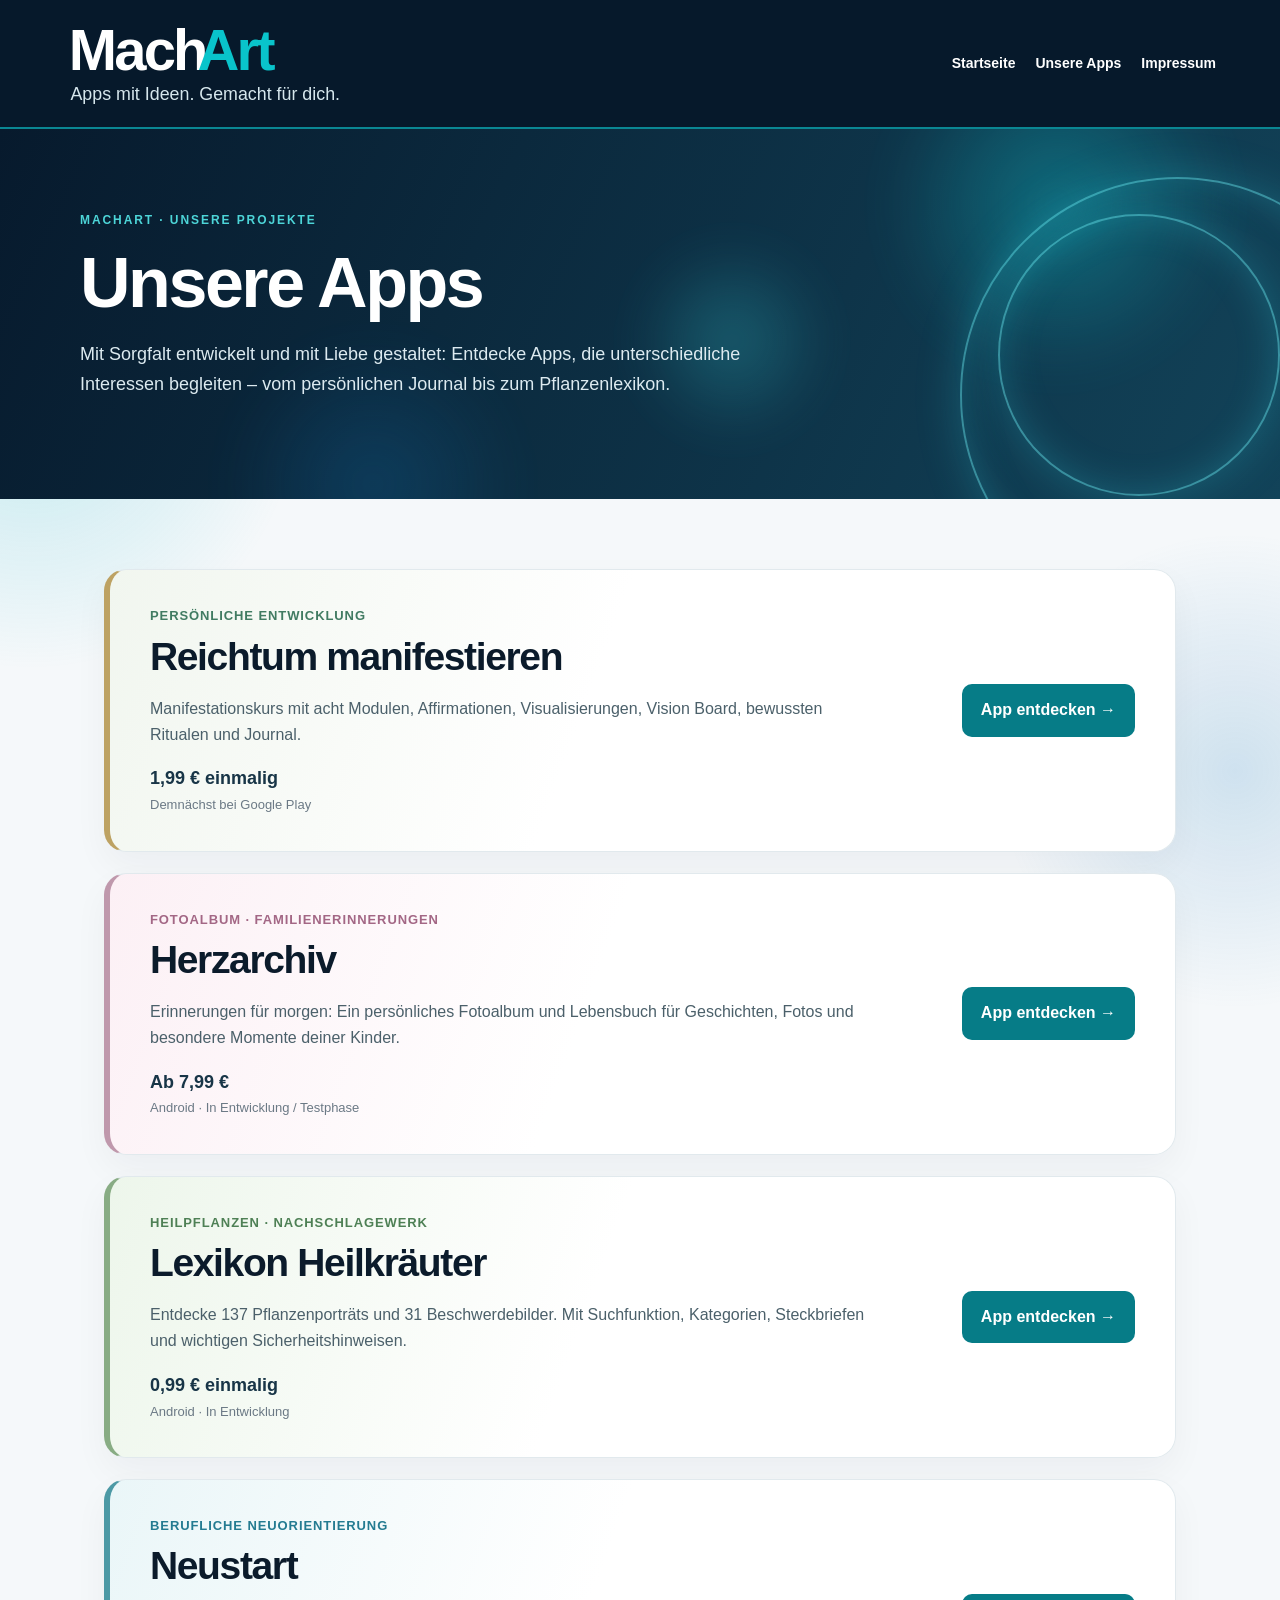
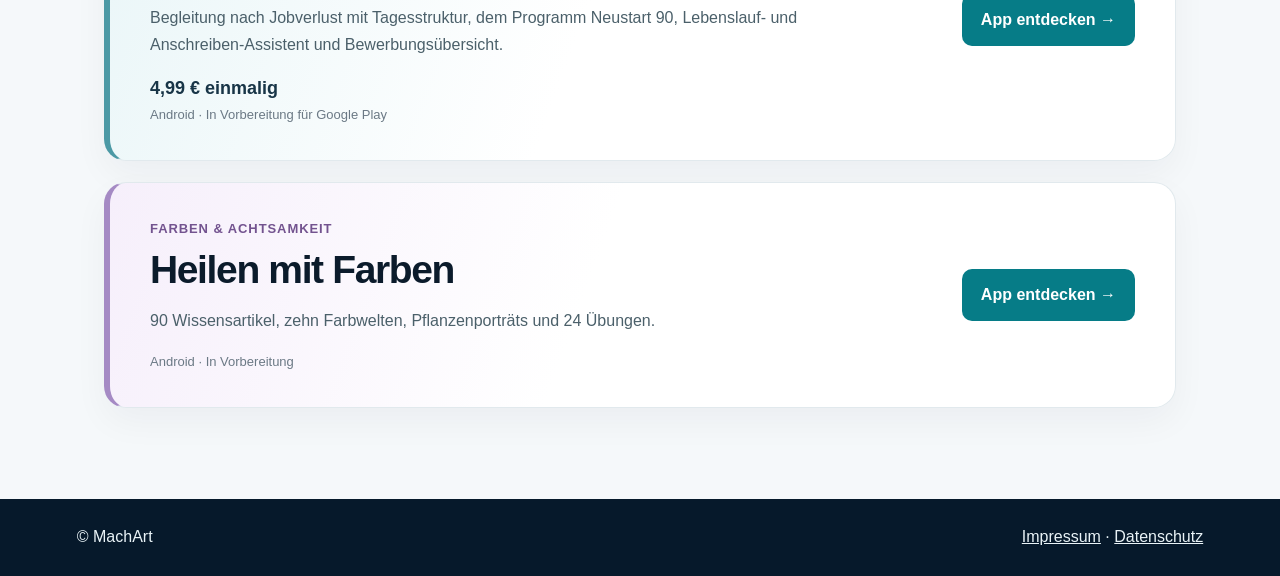
==== commit e04c044b: "Add Heilen mit Farben app presentation" ====
--- a/apps.html
+++ b/apps.html
@@ -1,6 +1,6 @@
 <!doctype html>
 <html lang="de"><head><meta charset="utf-8"><meta name="viewport" content="width=device-width,initial-scale=1">
-<meta name="description" content="Alle Apps von MachArt: Reichtum manifestieren, Herzarchiv und Lexikon Heilkräuter.">
+<meta name="description" content="Alle Apps von MachArt: Reichtum manifestieren, Herzarchiv Lexikon Heilkräuter, Neustart und Heilen mit Farben.">
 <title>Unsere Apps | MachArt</title>
 <style>
 :root{--navy:#06192b;--teal:#0cc5cb;--ink:#0b1b2b}*{box-sizing:border-box}body{margin:0;background:#f5f8fa;color:var(--ink);font-family:Segoe UI,Arial,sans-serif;line-height:1.65}
@@ -13,7 +13,7 @@
 footer{background:var(--navy);color:#e9f3f7;padding:25px 6%;display:flex;justify-content:space-between;gap:16px;flex-wrap:wrap}footer a{color:inherit}
 @media(max-width:700px){.top{padding:60px 22px}main{padding:42px 20px}.card{grid-template-columns:1fr;padding:27px 24px}.button{justify-self:start}}
 @media(max-width:550px){header{padding:14px 5%;gap:12px}.studio-brand img{width:195px}nav{gap:12px}nav a{font-size:13px}}
-</style><link rel="stylesheet" href="assets/kaiser-studio-effects.css"><link rel="stylesheet" href="assets/machart-interactions.css"></head><body>
+.card.colors{border-left:6px solid #a58ac4;background:linear-gradient(110deg,#f6effb,#fff 45%)}.colors .meta{color:#73538f}</style><link rel="stylesheet" href="assets/kaiser-studio-effects.css"><link rel="stylesheet" href="assets/machart-interactions.css"></head><body>
 <header><a class="studio-brand" href="index.html" aria-label="MachArt – Startseite"><img src="assets/machart-wortmarke.svg?v=2" alt="MachArt" width="245" height="66"></a><nav aria-label="Hauptnavigation"><a href="index.html">Startseite</a><a href="apps.html">Unsere Apps</a><a href="impressum.html">Impressum</a></nav></header>
 <section class="top"><div class="top-inner"><div class="eyebrow">MachArt · Unsere Projekte</div><h1>Unsere Apps</h1><p>Mit Sorgfalt entwickelt und mit Liebe gestaltet: Entdecke Apps, die unterschiedliche Interessen begleiten – vom persönlichen Journal bis zum Pflanzenlexikon.</p></div></section>
 <main>
@@ -21,5 +21,5 @@
 <article class="card heart"><div><div class="meta">Fotoalbum · Familienerinnerungen</div><h2>Herzarchiv</h2><p>Erinnerungen für morgen: Ein persönliches Fotoalbum und Lebensbuch für Geschichten, Fotos und besondere Momente deiner Kinder.</p><div class="price">Ab 7,99 €</div><div class="status">Android · In Entwicklung / Testphase</div></div><a class="button" href="herzarchiv.html">App entdecken →</a></article>
 <article class="card herb"><div><div class="meta">Heilpflanzen · Nachschlagewerk</div><h2>Lexikon Heilkräuter</h2><p>Entdecke 137 Pflanzenporträts und 31 Beschwerdebilder. Mit Suchfunktion, Kategorien, Steckbriefen und wichtigen Sicherheitshinweisen.</p><div class="price">0,99 € einmalig</div><div class="status">Android · In Entwicklung</div></div><a class="button" href="heilkraeuter.html">App entdecken →</a></article>
 <article class="card restart"><div><div class="meta">Berufliche Neuorientierung</div><h2>Neustart</h2><p>Begleitung nach Jobverlust mit Tagesstruktur, dem Programm Neustart 90, Lebenslauf- und Anschreiben-Assistent und Bewerbungsübersicht.</p><div class="price">4,99 € einmalig</div><div class="status">Android · In Vorbereitung für Google Play</div></div><a class="button" href="neustart.html">App entdecken →</a></article>
-</main><footer><span>© MachArt</span><span><a href="impressum.html">Impressum</a> · <a href="datenschutz.html">Datenschutz</a></span></footer>
+<article class="card colors"><div><div class="meta">Farben &amp; Achtsamkeit</div><h2>Heilen mit Farben</h2><p>90 Wissensartikel, zehn Farbwelten, Pflanzenporträts und 24 Übungen.</p><div class="status">Android · In Vorbereitung</div></div><a class="button" href="heilen-mit-farben.html">App entdecken →</a></article></main><footer><span>© MachArt</span><span><a href="impressum.html">Impressum</a> · <a href="datenschutz.html">Datenschutz</a></span></footer>
 <script defer src="assets/kaiser-studio-effects.js"></script><script defer src="assets/machart-interactions.js"></script></body></html>
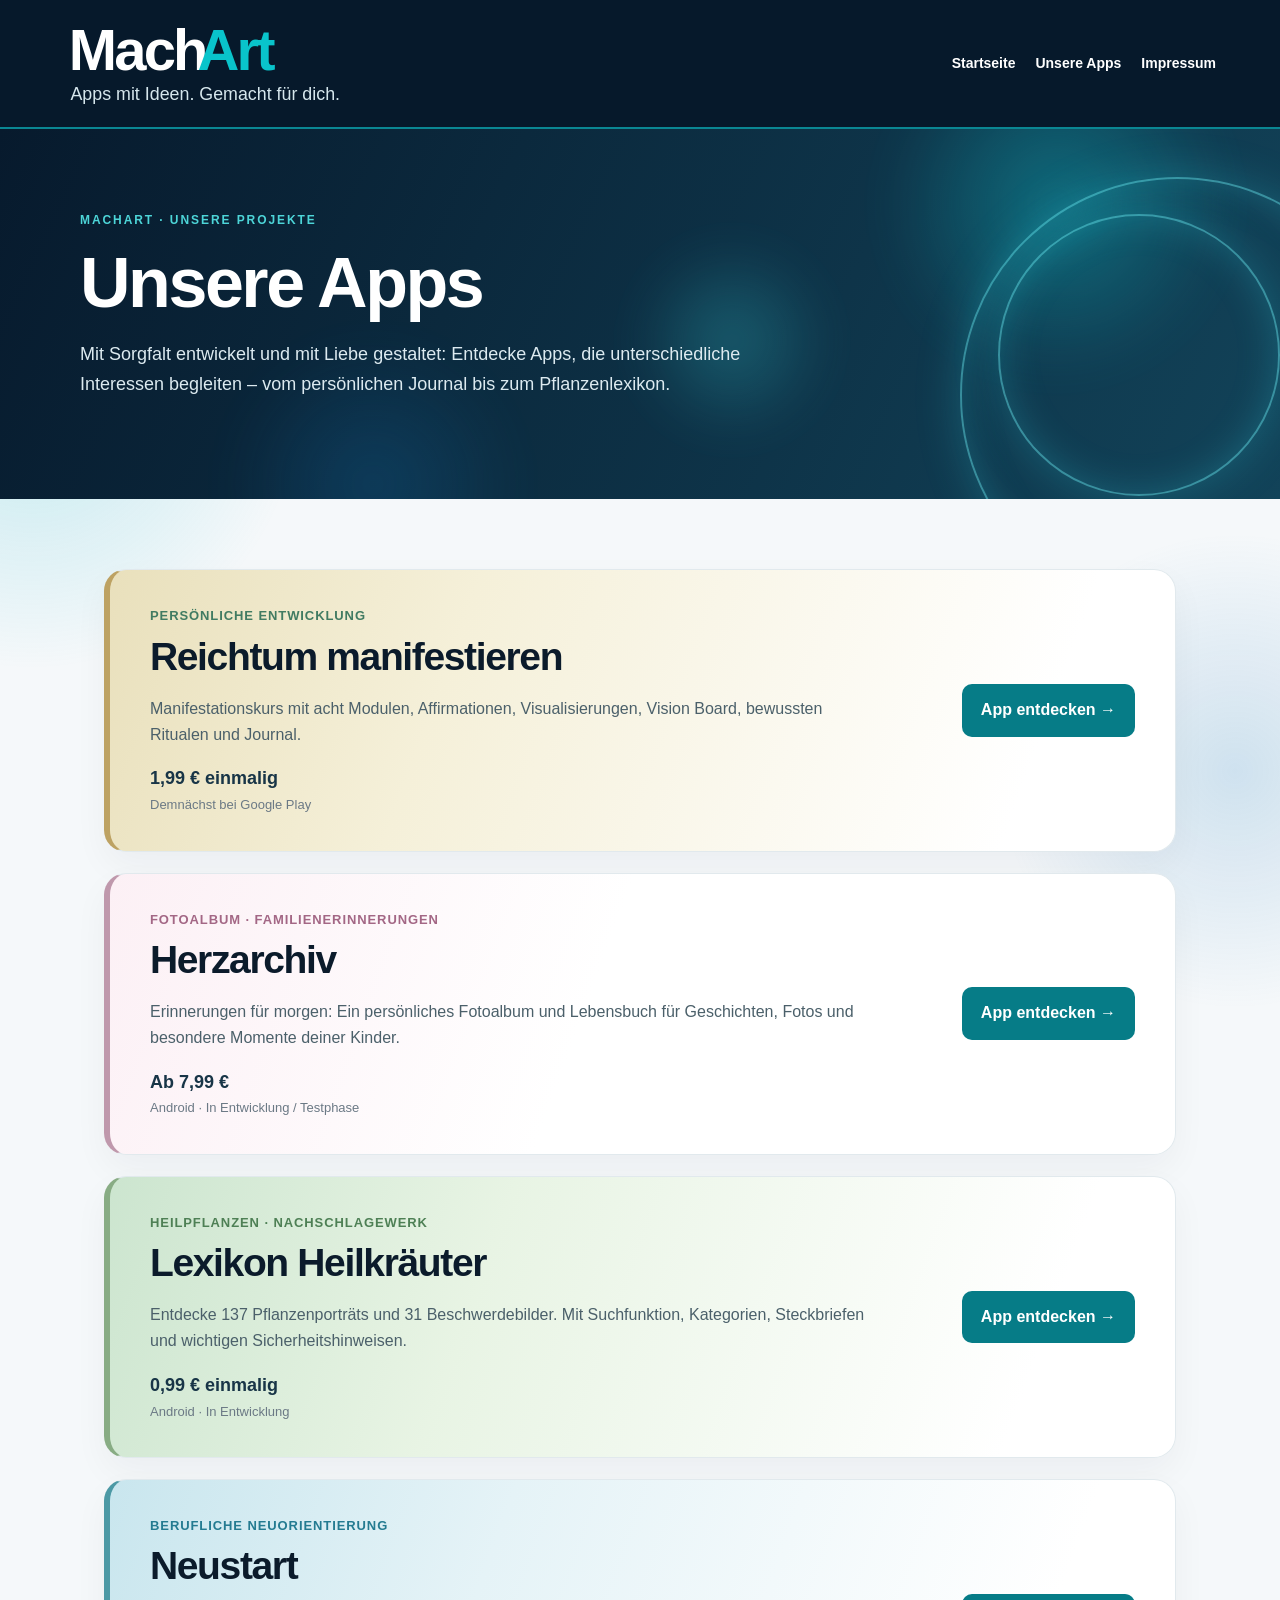
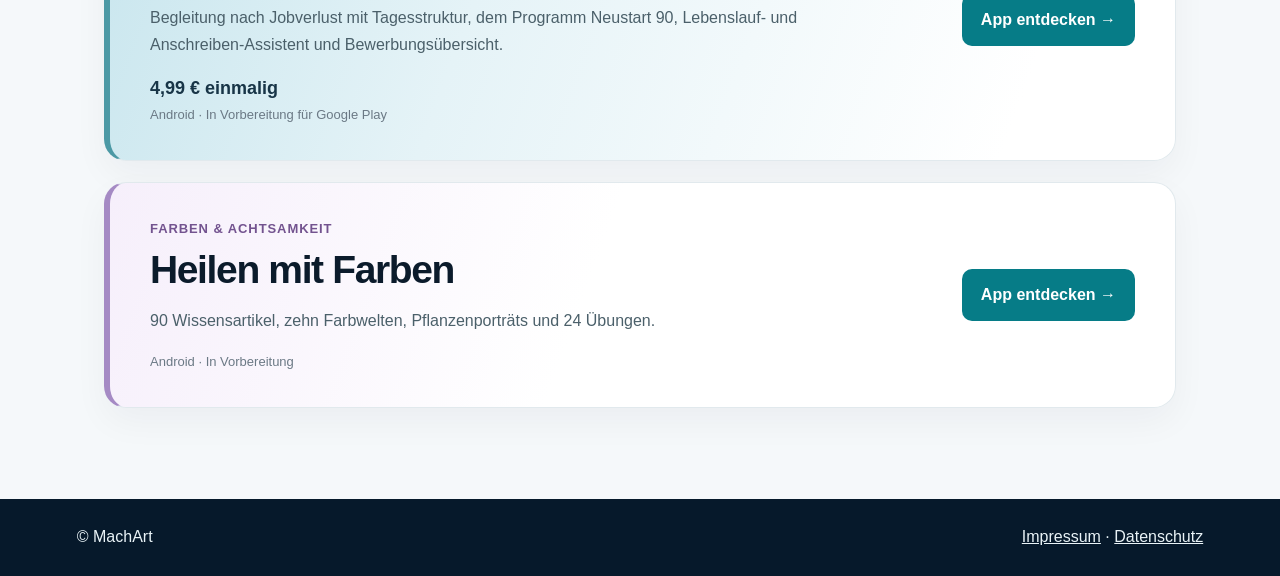
==== commit 7d9ddde3: "Enhance individual app card color gradients" ====
--- a/apps.html
+++ b/apps.html
@@ -8,7 +8,7 @@
 .studio-brand{display:inline-flex;line-height:0}.studio-brand img{width:clamp(185px,22vw,245px);height:auto;display:block}nav{display:flex;gap:20px;flex-wrap:wrap}nav a{font-size:14px;color:#fff;text-decoration:none;font-weight:650}nav a:hover{text-decoration:underline}
 .top{background:linear-gradient(115deg,#071a2d,#124359);color:#fff;padding:82px max(6%,24px)}.top-inner{max-width:1120px;margin:auto}.eyebrow{font-size:12px;text-transform:uppercase;letter-spacing:.16em;font-weight:800;color:#4dd5d8}.top h1{font-size:clamp(42px,6vw,70px);letter-spacing:-.035em;line-height:1.1;margin:14px 0}.top p{max-width:700px;color:#dceaf0;font-size:18px}
 main{max-width:1120px;margin:0 auto;padding:70px 24px}.card{display:grid;grid-template-columns:minmax(0,1fr) auto;align-items:center;gap:28px;padding:35px 40px;margin-bottom:21px;background:white;border:1px solid #e1e9ed;border-radius:22px;box-shadow:0 14px 35px #071d2a0b}
-.card h2{font-size:clamp(27px,3.2vw,39px);letter-spacing:-.035em;line-height:1.15;margin:8px 0 13px}.card p{max-width:720px;color:#4b606a}.card .meta{font-size:13px;font-weight:800;letter-spacing:.07em;text-transform:uppercase}.card .price{font-size:18px;font-weight:850;color:#183547}.card .status{color:#6b7985;font-size:13px}.card.wealth{border-left:6px solid #bda263;background:linear-gradient(110deg,#f1f6ef,#fff 45%)}.wealth .meta{color:#417b62}.card.heart{border-left:6px solid #bf98ac;background:linear-gradient(110deg,#fcf0f5,#fff 45%)}.heart .meta{color:#a36785}.card.herb{border-left:6px solid #88ac84;background:linear-gradient(110deg,#edf6eb,#fff 45%)}.herb .meta{color:#4e8055}.card.restart{border-left:6px solid #4c99a5;background:linear-gradient(110deg,#eaf6f8,#fff 45%)}.restart .meta{color:#247b91}
+.card h2{font-size:clamp(27px,3.2vw,39px);letter-spacing:-.035em;line-height:1.15;margin:8px 0 13px}.card p{max-width:720px;color:#4b606a}.card .meta{font-size:13px;font-weight:800;letter-spacing:.07em;text-transform:uppercase}.card .price{font-size:18px;font-weight:850;color:#183547}.card .status{color:#6b7985;font-size:13px}.card.wealth{border-left:6px solid #bda263;background:linear-gradient(110deg,#e9e0bc 0%,#f5f0d9 32%,#fff 85%)}.wealth .meta{color:#417b62}.card.heart{border-left:6px solid #bf98ac;background:linear-gradient(110deg,#fcf0f5,#fff 45%)}.heart .meta{color:#a36785}.card.herb{border-left:6px solid #88ac84;background:linear-gradient(110deg,#cce5cf 0%,#e8f4e4 35%,#fff 85%)}.herb .meta{color:#4e8055}.card.restart{border-left:6px solid #4c99a5;background:linear-gradient(110deg,#c9e6ee 0%,#e5f3f7 35%,#fff 85%)}.restart .meta{color:#247b91}
 .button{display:inline-flex;justify-content:center;align-items:center;white-space:nowrap;background:#067c87;color:white;border-radius:10px;padding:13px 19px;font-weight:750;text-decoration:none}.button:hover{background:#065d69}
 footer{background:var(--navy);color:#e9f3f7;padding:25px 6%;display:flex;justify-content:space-between;gap:16px;flex-wrap:wrap}footer a{color:inherit}
 @media(max-width:700px){.top{padding:60px 22px}main{padding:42px 20px}.card{grid-template-columns:1fr;padding:27px 24px}.button{justify-self:start}}
